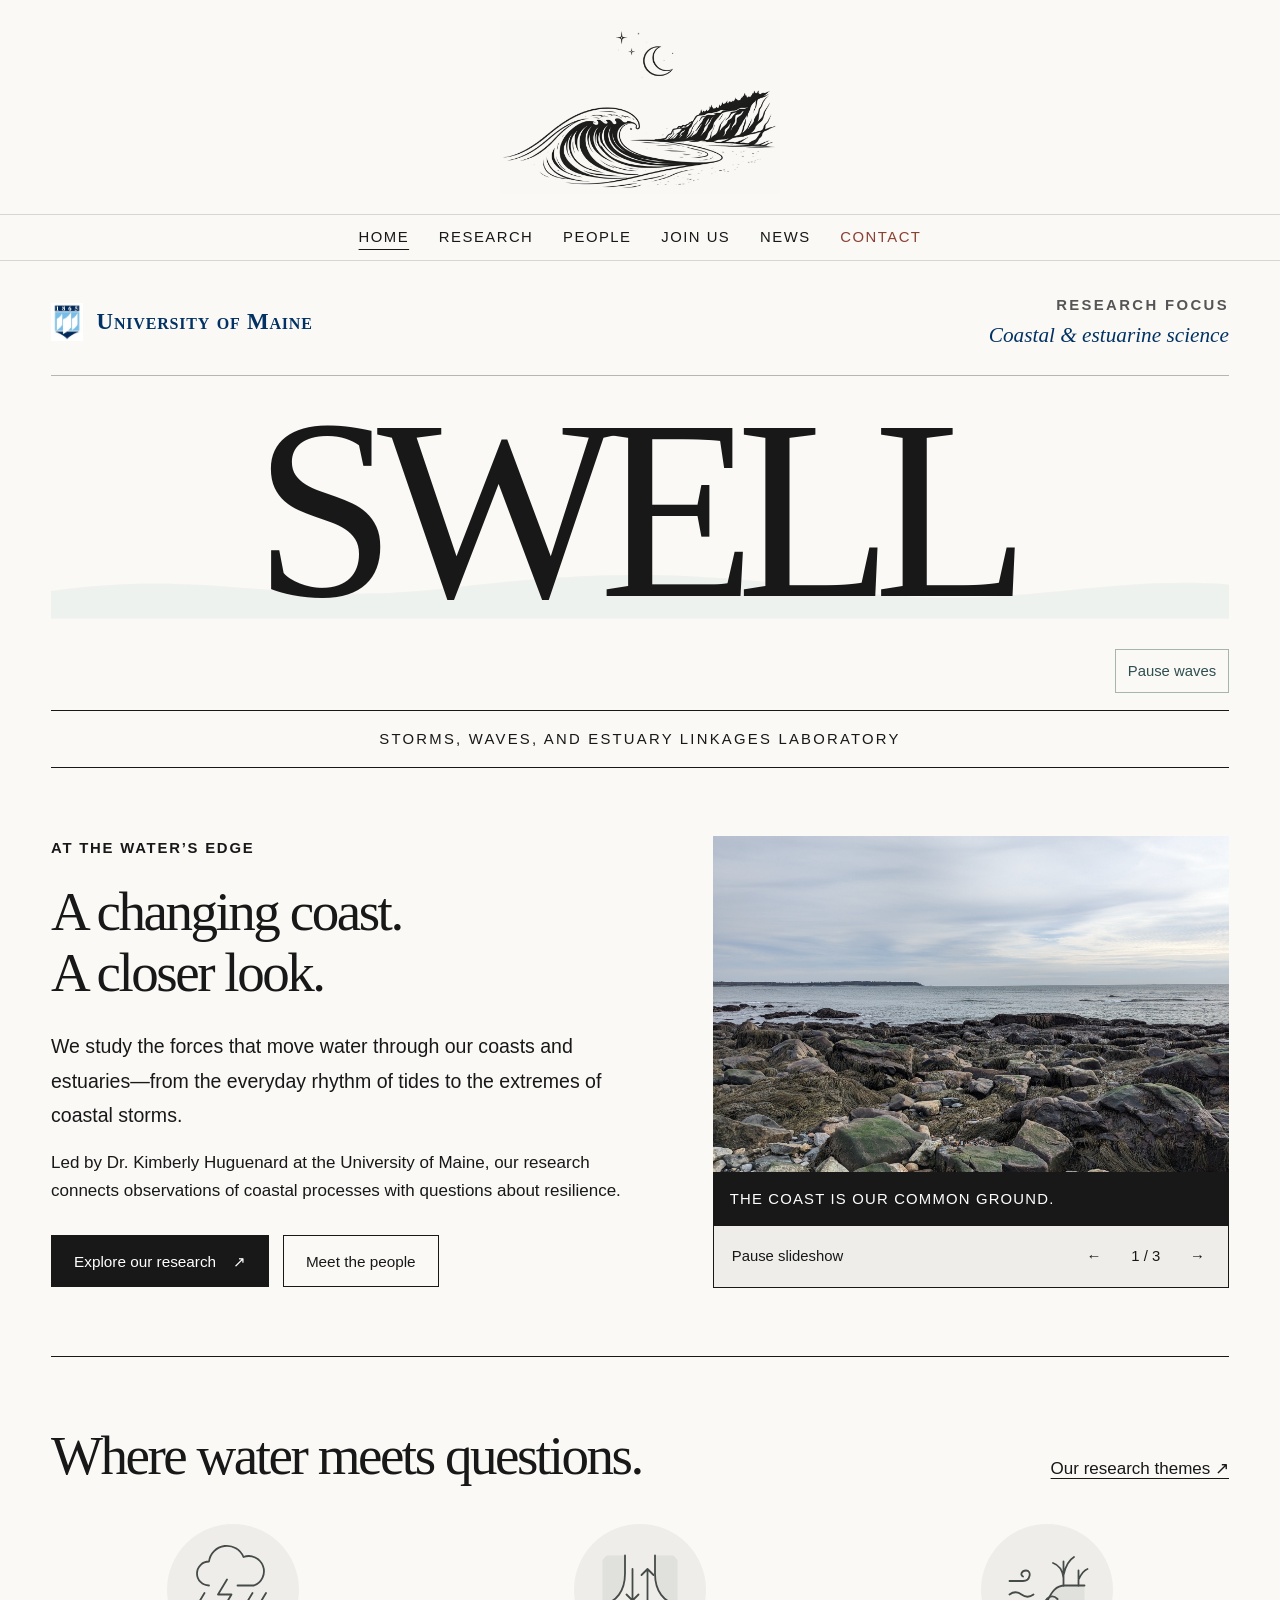
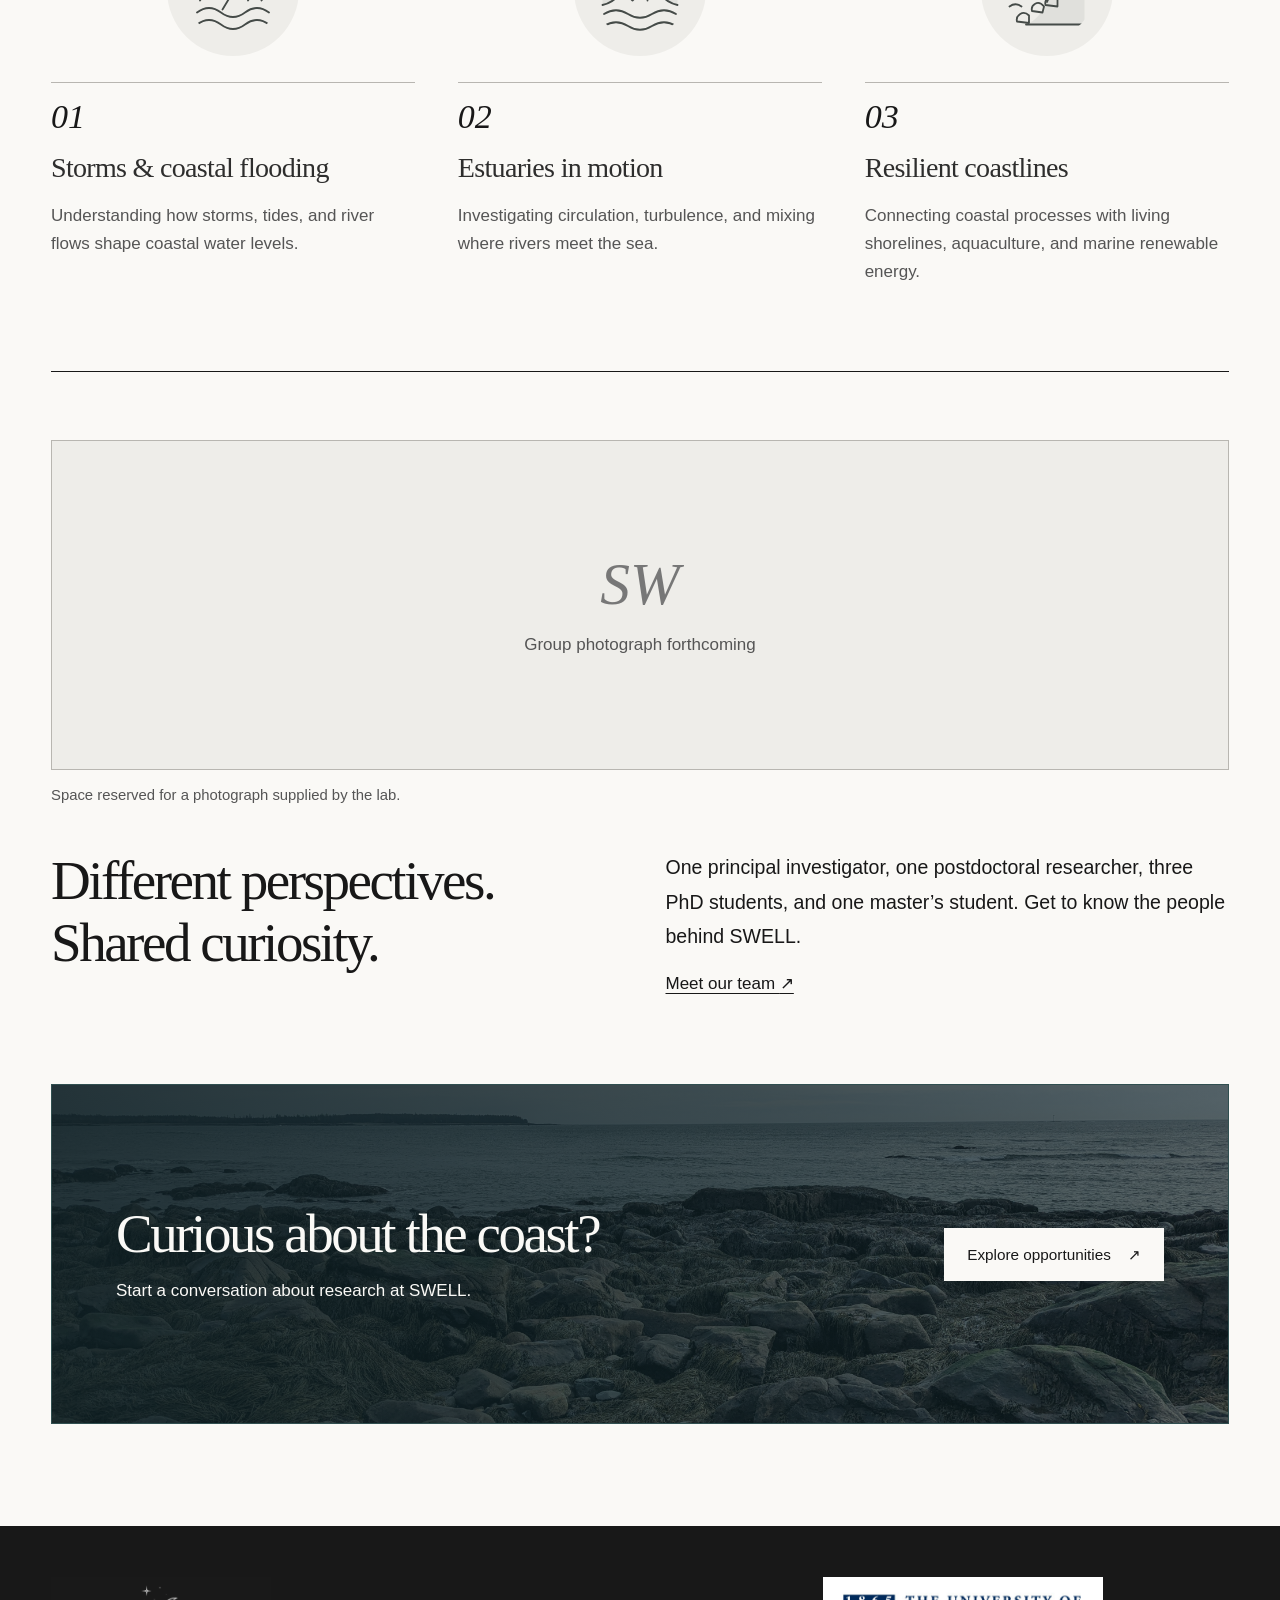
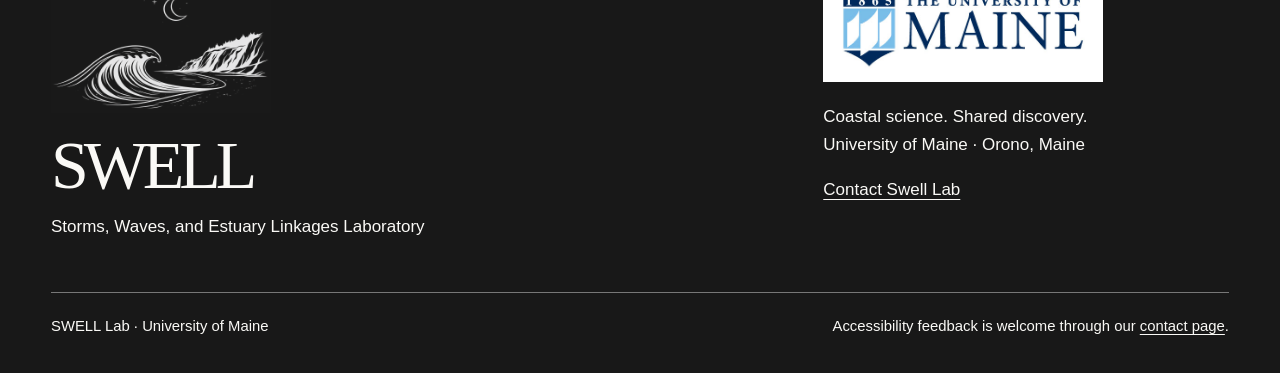
==== docs/index.html @ 8139de0f "Build website into docs for GitHub Pages" ====
<!DOCTYPE html>
<html xmlns="http://www.w3.org/1999/xhtml" lang="en" xml:lang="en"><head>

<meta charset="utf-8">
<meta name="generator" content="quarto-1.10.18">

<meta name="viewport" content="width=device-width, initial-scale=1.0, user-scalable=yes">

<meta name="description" content="Meet SWELL Lab: coastal and estuarine research led by Dr.&nbsp;Kimberly Huguenard at the University of Maine.">

<title>Coastal science at the University of Maine – SWELL Lab</title>
<style>
/* Default styles provided by pandoc.
** See https://pandoc.org/MANUAL.html#variables-for-html for config info.
*/
span.smallcaps{font-variant: small-caps;}
div.columns{display: flex; gap: 1.5em;}
div.column{flex: auto;}
@media screen {
div.columns{gap: min(4vw, 1.5em);}
div.column{overflow-x: auto;}
}
div.hanging-indent{margin-left: 1.5em; text-indent: -1.5em;}
ul.task-list{list-style: none;}
ul.task-list li input[type="checkbox"] {
  width: 0.8em;
  margin: 0 0.8em 0.2em -1em; /* quarto-specific, see https://github.com/quarto-dev/quarto-cli/issues/4556 */ 
  vertical-align: middle;
}
</style>


<script src="site_libs/quarto-nav/quarto-nav.js"></script>
<script src="site_libs/clipboard/clipboard.min.js"></script>
<script src="site_libs/quarto-html/quarto.js" type="module"></script>
<script src="site_libs/quarto-html/tabsets/tabsets.js" type="module"></script>
<script src="site_libs/quarto-html/popper.min.js"></script>
<script src="site_libs/quarto-html/tippy.umd.min.js"></script>
<link href="site_libs/quarto-html/tippy.css" rel="stylesheet">
<link href="site_libs/quarto-html/quarto-syntax-highlighting-64a204ab8560d761af7679ceaba22944.css" rel="stylesheet" id="quarto-text-highlighting-styles">
<script src="site_libs/bootstrap/bootstrap.min.js"></script>
<link href="site_libs/bootstrap/bootstrap-icons.css" rel="stylesheet">
<link href="site_libs/bootstrap/bootstrap-791b1b3ad2fe48a009efdbf6ec69bb7e.min.css" rel="stylesheet" append-hash="true" id="quarto-bootstrap" data-mode="light">
<script id="quarto-search-options" type="application/json">{
  "language": {
    "search-no-results-text": "No results",
    "search-matching-documents-text": "matching documents",
    "search-copy-link-title": "Copy link to search",
    "search-hide-matches-text": "Hide additional matches",
    "search-more-match-text": "more match in this document",
    "search-more-matches-text": "more matches in this document",
    "search-clear-button-title": "Clear",
    "search-text-placeholder": "",
    "search-detached-cancel-button-title": "Cancel",
    "search-submit-button-title": "Submit",
    "search-label": "Search"
  }
}</script>


<link rel="stylesheet" href="swell.css">
</head>

<body class="quarto-light">

<div id="quarto-search-results"></div>
<!-- content -->
<div id="quarto-content" class="quarto-container page-columns page-rows-contents page-layout-full">
<!-- sidebar -->
<!-- margin-sidebar -->
    
<!-- main -->
<main class="content column-page" id="quarto-document-content">
<a class="skip-link" href="#quarto-document-content">Skip to main content</a>
<header class="site-header">
  <div class="shell header-inner">
    <a class="brand" href="index.html" aria-label="SWELL Lab home"><img class="brand-wave" src="images/logo_final.png" alt=""></a>
    <nav class="site-nav" aria-label="Main navigation">
      <a href="index.html"><span>Home</span></a>
      <a href="research.html"><span>Research</span></a>
      <a href="people.html"><span>People</span></a>
      <a href="positions.html"><span>Join Us</span></a>
      <a href="news.html"><span>News</span></a>
      <a class="nav-contact" href="contact.html"><span>Contact</span></a>
    </nav>
  </div>
</header>

<!-- Keep Quarto's title container so it does not relocate our editorial h1. -->
<header id="title-block-header" class="quarto-title-block" hidden=""></header>


<div class="shell">

<section class="cover" aria-labelledby="cover-title">
  <div class="cover-meta">
    <span class="cover-university"><img src="images/UMaine_logo_small.jpg" alt="" width="146" height="175"><span>University of Maine</span></span>
    <span class="cover-focus"><span class="cover-focus-label">Research focus</span><span class="cover-focus-title">Coastal &amp; estuarine science</span></span>
  </div>
  <div class="masthead-scene">
    <svg class="masthead-wave" viewbox="0 0 1320 300" preserveaspectratio="none" aria-hidden="true" focusable="false">
      <defs>
        <lineargradient id="wave-water" x1="0" y1="0" x2="0" y2="1">
          <stop offset="0" stop-color="#829892"></stop>
          <stop offset="1" stop-color="#e0e8e4" stop-opacity="0"></stop>
        </lineargradient>
      </defs>
      <path class="wave-wash" d="M0 262 C180 230 260 285 445 258 S720 236 900 263 S1170 240 1320 253 L1320 300 H0Z" fill="#e0e8e4"></path>
      <g class="wave-surge">
        <path d="M-300 300 V267 C-50 273 150 257 295 212 C440 170 454 69 562 38 C641 15 733 38 759 94 C780 140 748 184 705 187 C735 162 735 126 708 106 C674 80 623 99 616 141 C602 230 768 252 936 245 C1090 239 1210 254 1430 273 V340 H-300Z" fill="url(#wave-water)"></path>
        <g fill="none" stroke="#faf9f6" stroke-linecap="round">
          <path d="M170 263 C365 240 439 164 495 98 C552 30 678 23 730 82 C759 114 754 150 723 169" stroke-width="5"></path>
          <path d="M281 270 C440 233 494 184 530 135 C557 98 586 79 620 74 M390 277 C483 250 548 207 565 164" stroke-width="2"></path>
          <path d="M558 45 Q596 27 626 35 M644 37 Q684 39 706 58 M722 70 L734 86" stroke-width="9"></path>
        </g>
      </g>
      <g class="wave-foam" fill="#b8cbc4">
        <path d="M425 272 Q456 240 488 261 Q514 220 547 252 Q577 229 606 263 Q640 229 677 260 Q708 247 733 270 Q785 246 829 277 Q965 269 1080 288 Q792 310 425 292Z"></path>
        <circle cx="527" cy="213" r="5"></circle><circle cx="559" cy="191" r="3"></circle><circle cx="613" cy="220" r="6"></circle><circle cx="673" cy="205" r="4"></circle><circle cx="713" cy="236" r="3"></circle>
        <path d="M466 280 Q541 261 600 281 T752 281 T926 288" fill="none" stroke="#faf9f6" stroke-width="4" stroke-linecap="round"></path>
      </g>
    </svg>
    <h1 class="masthead" id="cover-title">SWELL</h1>
  </div>
  <div class="wave-controls"><button class="wave-toggle" type="button" hidden="">Pause waves</button></div>
  <p class="cover-subtitle">Storms, Waves, and Estuary Linkages Laboratory</p>
  <div class="intro-grid">
    <div><p class="eyebrow">At the water’s edge</p><h2>A changing coast.<br>A closer look.</h2><p class="lead">We study the forces that move water through our coasts and estuaries—from the everyday rhythm of tides to the extremes of coastal storms.</p><p>Led by Dr. Kimberly Huguenard at the University of Maine, our research connects observations of coastal processes with questions about resilience.</p><div class="actions"><a class="button" href="research.html">Explore our research <span aria-hidden="true">↗</span></a><a class="button secondary" href="people.html">Meet the people</a></div></div>
    <section class="landscape-carousel" aria-roledescription="carousel" aria-label="Coastal landscapes">
      <div class="landscape-window">
        <div class="landscape-track" aria-live="off">
          <div class="landscape-slide" role="group" aria-roledescription="slide" aria-label="1 of 3"><img src="images/landscape/PXL_20221231_163200021.jpg" alt="Seaweed-covered rocks along an open coastline beneath an overcast sky." width="4080" height="3072" decoding="async"></div>
          <div class="landscape-slide" role="group" aria-roledescription="slide" aria-label="2 of 3" aria-hidden="true"><img src="images/landscape/PXL_20221231_165129265.jpg" alt="A sheltered inlet reflecting evergreen trees, with exposed tidal flats in the foreground." width="4080" height="3072" decoding="async" loading="lazy"></div>
          <div class="landscape-slide" role="group" aria-roledescription="slide" aria-label="3 of 3" aria-hidden="true"><img src="images/landscape/PXL_20221231_171533187.jpg" alt="Evergreen trees beside a rocky shoreline and calm coastal water." width="4080" height="3072" decoding="async" loading="lazy"></div>
        </div>
        <p class="landscape-caption">The coast is our common ground.</p>
      </div>
      <div class="landscape-controls" hidden="">
        <button class="slide-playback" type="button">Pause slideshow</button>
        <div class="slide-navigation"><button class="slide-previous" type="button" aria-label="Previous photograph">←</button><span class="slide-count" aria-live="off">1 / 3</span><button class="slide-next" type="button" aria-label="Next photograph">→</button></div>
      </div>
    </section>
  </div>
</section>
<section class="section" aria-labelledby="research-heading">
  <div class="section-heading"><h2 id="research-heading">Where water meets questions.</h2><a href="research.html">Our research themes <span aria-hidden="true">↗</span></a></div>
  <div class="research-grid">
    <article class="research-card">
      <div class="research-card-mark"><span class="number" aria-hidden="true">01</span>
        <svg class="research-icon" viewbox="0 0 64 64" aria-hidden="true" focusable="false">
          <path class="research-icon-wash" d="M8 44 Q16 38 24 44 T40 44 T56 44 V55 H8Z"></path>
          <path d="M16 29a8 8 0 0 1 0-16 12 12 0 0 1 23-3 9 9 0 1 1 7 19H35"></path>
          <path d="m28 25-6 10h9l-6 10 M13 34l-3 5 M45 34l-3 5 M54 34l-3 5"></path>
          <path d="M8 47q8-6 16 0t16 0 16 0 M8 55q8-6 16 0t16 0 16 0"></path>
        </svg>
      </div>
      <h3>Storms &amp; coastal flooding</h3><p>Understanding how storms, tides, and river flows shape coastal water levels.</p>
    </article>
    <article class="research-card">
      <div class="research-card-mark"><span class="number" aria-hidden="true">02</span>
        <svg class="research-icon" viewbox="0 0 64 64" aria-hidden="true" focusable="false">
          <path d="M7 9h15v12c0 12-6 19-15 21Z M57 9H42v12c0 12 6 19 15 21Z" fill="currentColor" fill-opacity=".08" stroke="none"></path>
          <path d="M22 9v12c0 12-6 19-15 21 M42 9v12c0 12 6 19 15 21"></path>
          <path d="M27 18v21m-4-4 4 4 4-4 M37 39V18m-4 4 4-4 4 4"></path>
          <path d="M8 48q8-5 16 0t16 0 16 0 M8 56q8-5 16 0t16 0 16 0"></path>
        </svg>
      </div>
      <h3>Estuaries in motion</h3><p>Investigating circulation, turbulence, and mixing where rivers meet the sea.</p>
    </article>
    <article class="research-card">
      <div class="research-card-mark"><span class="number" aria-hidden="true">03</span>
        <svg class="research-icon" viewbox="0 0 64 64" aria-hidden="true" focusable="false">
          <path d="M57 29H44c-6 0-9 4-12 11s-8 13-14 15h39Z" fill="currentColor" fill-opacity=".08" stroke="none"></path>
          <path d="M57 29H44c-6 0-9 4-12 11 M18 55h39"></path>
          <path d="M43 29V13 M43 24q-1-8-7-10 M43 22q2-9 7-12 M53 29V19m0 6q3-6 6-7"></path>
          <path d="M30 43c-4-5-9-1-8 3l7 1 1-4Z M39 38c-4-4-9 0-8 4l8 1Z M20 49c-4-4-9 0-8 4l8 1Z"></path>
          <path d="M7 26h9c5 0 6-7 2-7-3 0-4 3-2 4 M7 35q4-3 8 0t8 0 M7 43q4-3 8 0"></path>
        </svg>
      </div>
      <h3>Resilient coastlines</h3><p>Connecting coastal processes with living shorelines, aquaculture, and marine renewable energy.</p>
    </article>
  </div>
</section>
<section class="section" aria-labelledby="people-heading">

  <figure class="figure"><div class="photo-placeholder group-placeholder"><span class="placeholder-mark" aria-hidden="true">SW</span><span>Group photograph forthcoming</span></div><figcaption>Space reserved for a photograph supplied by the lab.</figcaption></figure>
  <div class="team-intro"><h2 id="people-heading">Different perspectives.<br>Shared curiosity.</h2><div><p class="lead">One principal investigator, one postdoctoral researcher, three PhD students, and one master’s student. Get to know the people behind SWELL.</p><a href="people.html">Meet our team <span aria-hidden="true">↗</span></a></div></div>
</section>
<section class="section join-strip" aria-labelledby="join-heading"><div><h2 id="join-heading">Curious about the coast?</h2><p>Start a conversation about research at SWELL.</p></div><a class="button" href="positions.html">Explore opportunities <span aria-hidden="true">↗</span></a></section>

</div>



</main> <!-- /main -->
<footer class="site-footer">
  <div class="shell">
    <div class="footer-top">
      <div><img class="footer-logo" src="images/logo_final.png" alt="SWELL Lab wave, coast, and moon logo" width="1020" height="632" loading="lazy" decoding="async"><p class="footer-wordmark" aria-hidden="true">SWELL</p><p>Storms, Waves, and Estuary Linkages Laboratory</p></div>
      <div class="footer-affiliation"><a class="university-logo" href="https://umaine.edu/"><img src="images/UMaine_fullcrest_logo4c.jpg" alt="The University of Maine" width="550" height="175" loading="lazy" decoding="async"></a><p>Coastal science. Shared discovery.<br>University of Maine · Orono, Maine</p><a href="contact.html">Contact Swell Lab</a></div>
    </div>
    <div class="footer-bottom"><p>SWELL Lab · University of Maine</p><p>Accessibility feedback is welcome through our <a href="contact.html#accessibility-feedback">contact page</a>.</p></div>
  </div>
</footer>
<script src="site.js" defer=""></script>
<script id="quarto-html-after-body" type="application/javascript">
  window.document.addEventListener("DOMContentLoaded", function (event) {
    const isCodeAnnotation = (el) => {
      for (const clz of el.classList) {
        if (clz.startsWith('code-annotation-')) {                     
          return true;
        }
      }
      return false;
    }
    const onCopySuccess = function(e) {
      // button target
      const button = e.trigger;
      // don't keep focus
      button.blur();
      // flash "checked"
      button.classList.add('code-copy-button-checked');
      var currentTitle = button.getAttribute("title");
      button.setAttribute("title", "Copied!");
      let tooltip;
      if (window.bootstrap) {
        button.setAttribute("data-bs-toggle", "tooltip");
        button.setAttribute("data-bs-placement", "left");
        button.setAttribute("data-bs-title", "Copied!");
        tooltip = new bootstrap.Tooltip(button, 
          { trigger: "manual", 
            customClass: "code-copy-button-tooltip",
            offset: [0, -8]});
        tooltip.show();    
      }
      setTimeout(function() {
        if (tooltip) {
          tooltip.hide();
          button.removeAttribute("data-bs-title");
          button.removeAttribute("data-bs-toggle");
          button.removeAttribute("data-bs-placement");
        }
        button.setAttribute("title", currentTitle);
        button.classList.remove('code-copy-button-checked');
      }, 1000);
      // clear code selection
      e.clearSelection();
    }
    const getTextToCopy = function(trigger) {
      const outerScaffold = trigger.parentElement.cloneNode(true);
      const codeEl = outerScaffold.querySelector('code');
      for (const childEl of codeEl.children) {
        if (isCodeAnnotation(childEl)) {
          childEl.remove();
        }
      }
      return codeEl.innerText;
    }
    const clipboard = new window.ClipboardJS('.code-copy-button:not([data-in-quarto-modal])', {
      text: getTextToCopy
    });
    clipboard.on('success', onCopySuccess);
    if (window.document.getElementById('quarto-embedded-source-code-modal')) {
      const clipboardModal = new window.ClipboardJS('.code-copy-button[data-in-quarto-modal]', {
        text: getTextToCopy,
        container: window.document.getElementById('quarto-embedded-source-code-modal')
      });
      clipboardModal.on('success', onCopySuccess);
    }
      var localhostRegex = new RegExp(/^(?:http|https):\/\/localhost\:?[0-9]*\//);
      var mailtoRegex = new RegExp(/^mailto:/);
        var filterRegex = new RegExp('/' + window.location.host + '/');
      var isInternal = (href) => {
          return filterRegex.test(href) || localhostRegex.test(href) || mailtoRegex.test(href);
      }
      // Inspect non-navigation links and adorn them if external
     var links = window.document.querySelectorAll('a[href]:not(.nav-link):not(.navbar-brand):not(.toc-action):not(.sidebar-link):not(.sidebar-item-toggle):not(.pagination-link):not(.no-external):not([aria-hidden]):not(.dropdown-item):not(.quarto-navigation-tool):not(.about-link)');
      for (var i=0; i<links.length; i++) {
        const link = links[i];
        if (!isInternal(link.href)) {
          // undo the damage that might have been done by quarto-nav.js in the case of
          // links that we want to consider external
          if (link.dataset.originalHref !== undefined) {
            link.href = link.dataset.originalHref;
          }
        }
      }
    function tippyHover(el, contentFn, onTriggerFn, onUntriggerFn) {
      const config = {
        allowHTML: true,
        maxWidth: 500,
        delay: 100,
        arrow: false,
        appendTo: function(el) {
            return el.parentElement;
        },
        interactive: true,
        interactiveBorder: 10,
        theme: 'quarto',
        placement: 'bottom-start',
      };
      if (contentFn) {
        config.content = contentFn;
      }
      if (onTriggerFn) {
        config.onTrigger = onTriggerFn;
      }
      if (onUntriggerFn) {
        config.onUntrigger = onUntriggerFn;
      }
      window.tippy(el, config); 
    }
    const noterefs = window.document.querySelectorAll('a[role="doc-noteref"]');
    for (var i=0; i<noterefs.length; i++) {
      const ref = noterefs[i];
      tippyHover(ref, function() {
        // use id or data attribute instead here
        let href = ref.getAttribute('data-footnote-href') || ref.getAttribute('href');
        try { href = new URL(href).hash; } catch {}
        const id = href.replace(/^#\/?/, "");
        const note = window.document.getElementById(id);
        if (note) {
          return note.innerHTML;
        } else {
          return "";
        }
      });
    }
    const xrefs = window.document.querySelectorAll('a.quarto-xref');
    const processXRef = (id, note) => {
      // Strip column container classes
      const stripColumnClz = (el) => {
        el.classList.remove("page-full", "page-columns");
        if (el.children) {
          for (const child of el.children) {
            stripColumnClz(child);
          }
        }
      }
      stripColumnClz(note)
      if (id === null || id.startsWith('sec-')) {
        // Special case sections, only their first couple elements
        const container = document.createElement("div");
        if (note.children && note.children.length > 2) {
          container.appendChild(note.children[0].cloneNode(true));
          for (let i = 1; i < note.children.length; i++) {
            const child = note.children[i];
            if (child.tagName === "P" && child.innerText === "") {
              continue;
            } else {
              container.appendChild(child.cloneNode(true));
              break;
            }
          }
          if (window.Quarto?.typesetMath) {
            window.Quarto.typesetMath(container);
          }
          return container.innerHTML
        } else {
          if (window.Quarto?.typesetMath) {
            window.Quarto.typesetMath(note);
          }
          return note.innerHTML;
        }
      } else {
        // Remove any anchor links if they are present
        const anchorLink = note.querySelector('a.anchorjs-link');
        if (anchorLink) {
          anchorLink.remove();
        }
        if (window.Quarto?.typesetMath) {
          window.Quarto.typesetMath(note);
        }
        if (note.classList.contains("callout")) {
          return note.outerHTML;
        } else {
          return note.innerHTML;
        }
      }
    }
    for (var i=0; i<xrefs.length; i++) {
      const xref = xrefs[i];
      tippyHover(xref, undefined, function(instance) {
        instance.disable();
        let url = xref.getAttribute('href');
        let hash = undefined; 
        if (url.startsWith('#')) {
          hash = url;
        } else {
          try { hash = new URL(url).hash; } catch {}
        }
        if (hash) {
          const id = hash.replace(/^#\/?/, "");
          const note = window.document.getElementById(id);
          if (note !== null) {
            try {
              const html = processXRef(id, note.cloneNode(true));
              instance.setContent(html);
            } finally {
              instance.enable();
              instance.show();
            }
          } else {
            // See if we can fetch this
            fetch(url.split('#')[0])
            .then(res => res.text())
            .then(html => {
              const parser = new DOMParser();
              const htmlDoc = parser.parseFromString(html, "text/html");
              const note = htmlDoc.getElementById(id);
              if (note !== null) {
                const html = processXRef(id, note);
                instance.setContent(html);
              } 
            }).finally(() => {
              instance.enable();
              instance.show();
            });
          }
        } else {
          // See if we can fetch a full url (with no hash to target)
          // This is a special case and we should probably do some content thinning / targeting
          fetch(url)
          .then(res => res.text())
          .then(html => {
            const parser = new DOMParser();
            const htmlDoc = parser.parseFromString(html, "text/html");
            const note = htmlDoc.querySelector('main.content');
            if (note !== null) {
              // This should only happen for chapter cross references
              // (since there is no id in the URL)
              // remove the first header
              if (note.children.length > 0 && note.children[0].tagName === "HEADER") {
                note.children[0].remove();
              }
              const html = processXRef(null, note);
              instance.setContent(html);
            } 
          }).finally(() => {
            instance.enable();
            instance.show();
          });
        }
      }, function(instance) {
      });
    }
        let selectedAnnoteEl;
        const selectorForAnnotation = ( cell, annotation) => {
          let cellAttr = 'data-code-cell="' + cell + '"';
          let lineAttr = 'data-code-annotation="' +  annotation + '"';
          const selector = 'span[' + cellAttr + '][' + lineAttr + ']';
          return selector;
        }
        const selectCodeLines = (annoteEl) => {
          const doc = window.document;
          const targetCell = annoteEl.getAttribute("data-target-cell");
          const targetAnnotation = annoteEl.getAttribute("data-target-annotation");
          const annoteSpan = window.document.querySelector(selectorForAnnotation(targetCell, targetAnnotation));
          const lines = annoteSpan.getAttribute("data-code-lines").split(",");
          const lineIds = lines.map((line) => {
            return targetCell + "-" + line;
          })
          let top = null;
          let height = null;
          let parent = null;
          if (lineIds.length > 0) {
              //compute the position of the single el (top and bottom and make a div)
              const el = window.document.getElementById(lineIds[0]);
              top = el.offsetTop;
              height = el.offsetHeight;
              parent = el.parentElement.parentElement;
            if (lineIds.length > 1) {
              const lastEl = window.document.getElementById(lineIds[lineIds.length - 1]);
              const bottom = lastEl.offsetTop + lastEl.offsetHeight;
              height = bottom - top;
            }
            if (top !== null && height !== null && parent !== null) {
              // cook up a div (if necessary) and position it 
              let div = window.document.getElementById("code-annotation-line-highlight");
              if (div === null) {
                div = window.document.createElement("div");
                div.setAttribute("id", "code-annotation-line-highlight");
                div.style.position = 'absolute';
                parent.appendChild(div);
              }
              div.style.top = top - 2 + "px";
              div.style.height = height + 4 + "px";
              div.style.left = 0;
              let gutterDiv = window.document.getElementById("code-annotation-line-highlight-gutter");
              if (gutterDiv === null) {
                gutterDiv = window.document.createElement("div");
                gutterDiv.setAttribute("id", "code-annotation-line-highlight-gutter");
                gutterDiv.style.position = 'absolute';
                const codeCell = window.document.getElementById(targetCell);
                const gutter = codeCell.querySelector('.code-annotation-gutter');
                gutter.appendChild(gutterDiv);
              }
              gutterDiv.style.top = top - 2 + "px";
              gutterDiv.style.height = height + 4 + "px";
            }
            selectedAnnoteEl = annoteEl;
          }
        };
        const unselectCodeLines = () => {
          const elementsIds = ["code-annotation-line-highlight", "code-annotation-line-highlight-gutter"];
          elementsIds.forEach((elId) => {
            const div = window.document.getElementById(elId);
            if (div) {
              div.remove();
            }
          });
          selectedAnnoteEl = undefined;
        };
          // Handle positioning of the toggle
      window.addEventListener(
        "resize",
        throttle(() => {
          elRect = undefined;
          if (selectedAnnoteEl) {
            selectCodeLines(selectedAnnoteEl);
          }
        }, 10)
      );
      function throttle(fn, ms) {
      let throttle = false;
      let timer;
        return (...args) => {
          if(!throttle) { // first call gets through
              fn.apply(this, args);
              throttle = true;
          } else { // all the others get throttled
              if(timer) clearTimeout(timer); // cancel #2
              timer = setTimeout(() => {
                fn.apply(this, args);
                timer = throttle = false;
              }, ms);
          }
        };
      }
        // Attach click handler to the DT
        const annoteDls = window.document.querySelectorAll('dt[data-target-cell]');
        for (const annoteDlNode of annoteDls) {
          annoteDlNode.addEventListener('click', (event) => {
            const clickedEl = event.target;
            if (clickedEl !== selectedAnnoteEl) {
              unselectCodeLines();
              const activeEl = window.document.querySelector('dt[data-target-cell].code-annotation-active');
              if (activeEl) {
                activeEl.classList.remove('code-annotation-active');
              }
              selectCodeLines(clickedEl);
              clickedEl.classList.add('code-annotation-active');
            } else {
              // Unselect the line
              unselectCodeLines();
              clickedEl.classList.remove('code-annotation-active');
            }
          });
        }
    const findCites = (el) => {
      const parentEl = el.parentElement;
      if (parentEl) {
        const cites = parentEl.dataset.cites;
        if (cites) {
          return {
            el,
            cites: cites.split(' ')
          };
        } else {
          return findCites(el.parentElement)
        }
      } else {
        return undefined;
      }
    };
    var bibliorefs = window.document.querySelectorAll('a[role="doc-biblioref"]');
    for (var i=0; i<bibliorefs.length; i++) {
      const ref = bibliorefs[i];
      const citeInfo = findCites(ref);
      if (citeInfo) {
        tippyHover(citeInfo.el, function() {
          var popup = window.document.createElement('div');
          citeInfo.cites.forEach(function(cite) {
            var citeDiv = window.document.createElement('div');
            citeDiv.classList.add('hanging-indent');
            citeDiv.classList.add('csl-entry');
            var biblioDiv = window.document.getElementById('ref-' + cite);
            if (biblioDiv) {
              citeDiv.innerHTML = biblioDiv.innerHTML;
            }
            popup.appendChild(citeDiv);
          });
          return popup.innerHTML;
        });
      }
    }
  });
  </script>
</div> <!-- /content -->




</body></html>
---- docs/site_libs/quarto-html/tippy.css ----
.tippy-box[data-animation=fade][data-state=hidden]{opacity:0}[data-tippy-root]{max-width:calc(100vw - 10px)}.tippy-box{position:relative;background-color:#333;color:#fff;border-radius:4px;font-size:14px;line-height:1.4;white-space:normal;outline:0;transition-property:transform,visibility,opacity}.tippy-box[data-placement^=top]>.tippy-arrow{bottom:0}.tippy-box[data-placement^=top]>.tippy-arrow:before{bottom:-7px;left:0;border-width:8px 8px 0;border-top-color:initial;transform-origin:center top}.tippy-box[data-placement^=bottom]>.tippy-arrow{top:0}.tippy-box[data-placement^=bottom]>.tippy-arrow:before{top:-7px;left:0;border-width:0 8px 8px;border-bottom-color:initial;transform-origin:center bottom}.tippy-box[data-placement^=left]>.tippy-arrow{right:0}.tippy-box[data-placement^=left]>.tippy-arrow:before{border-width:8px 0 8px 8px;border-left-color:initial;right:-7px;transform-origin:center left}.tippy-box[data-placement^=right]>.tippy-arrow{left:0}.tippy-box[data-placement^=right]>.tippy-arrow:before{left:-7px;border-width:8px 8px 8px 0;border-right-color:initial;transform-origin:center right}.tippy-box[data-inertia][data-state=visible]{transition-timing-function:cubic-bezier(.54,1.5,.38,1.11)}.tippy-arrow{width:16px;height:16px;color:#333}.tippy-arrow:before{content:"";position:absolute;border-color:transparent;border-style:solid}.tippy-content{position:relative;padding:5px 9px;z-index:1}
---- docs/site_libs/quarto-html/quarto-syntax-highlighting-64a204ab8560d761af7679ceaba22944.css ----
/* quarto syntax highlight colors */
:root {
  --quarto-hl-ot-color: #003B4F;
  --quarto-hl-at-color: #657422;
  --quarto-hl-ss-color: #20794D;
  --quarto-hl-an-color: #5E5E5E;
  --quarto-hl-fu-color: #4758AB;
  --quarto-hl-st-color: #20794D;
  --quarto-hl-cf-color: #003B4F;
  --quarto-hl-op-color: #5E5E5E;
  --quarto-hl-er-color: #AD0000;
  --quarto-hl-bn-color: #AD0000;
  --quarto-hl-al-color: #AD0000;
  --quarto-hl-va-color: #111111;
  --quarto-hl-bu-color: inherit;
  --quarto-hl-ex-color: inherit;
  --quarto-hl-pp-color: #AD0000;
  --quarto-hl-in-color: #5E5E5E;
  --quarto-hl-vs-color: #20794D;
  --quarto-hl-wa-color: #5E5E5E;
  --quarto-hl-do-color: #5E5E5E;
  --quarto-hl-im-color: #00769E;
  --quarto-hl-ch-color: #20794D;
  --quarto-hl-dt-color: #AD0000;
  --quarto-hl-fl-color: #AD0000;
  --quarto-hl-co-color: #5E5E5E;
  --quarto-hl-cv-color: #5E5E5E;
  --quarto-hl-cn-color: #8f5902;
  --quarto-hl-sc-color: #5E5E5E;
  --quarto-hl-dv-color: #AD0000;
  --quarto-hl-kw-color: #003B4F;
}

/* other quarto variables */
:root {
  --quarto-font-monospace: SFMono-Regular, Menlo, Monaco, Consolas, "Liberation Mono", "Courier New", monospace;
}

/* syntax highlight based on Pandoc's rules */
pre > code.sourceCode > span {
  color: #003B4F;
}

code.sourceCode > span {
  color: #003B4F;
}

div.sourceCode,
div.sourceCode pre.sourceCode {
  color: #003B4F;
}

/* Normal */
code span {
  color: #003B4F;
}

/* Alert */
code span.al {
  color: #AD0000;
  font-style: inherit;
}

/* Annotation */
code span.an {
  color: #5E5E5E;
  font-style: inherit;
}

/* Attribute */
code span.at {
  color: #657422;
  font-style: inherit;
}

/* BaseN */
code span.bn {
  color: #AD0000;
  font-style: inherit;
}

/* BuiltIn */
code span.bu {
  font-style: inherit;
}

/* ControlFlow */
code span.cf {
  color: #003B4F;
  font-weight: bold;
  font-style: inherit;
}

/* Char */
code span.ch {
  color: #20794D;
  font-style: inherit;
}

/* Constant */
code span.cn {
  color: #8f5902;
  font-style: inherit;
}

/* Comment */
code span.co {
  color: #5E5E5E;
  font-style: inherit;
}

/* CommentVar */
code span.cv {
  color: #5E5E5E;
  font-style: italic;
}

/* Documentation */
code span.do {
  color: #5E5E5E;
  font-style: italic;
}

/* DataType */
code span.dt {
  color: #AD0000;
  font-style: inherit;
}

/* DecVal */
code span.dv {
  color: #AD0000;
  font-style: inherit;
}

/* Error */
code span.er {
  color: #AD0000;
  font-style: inherit;
}

/* Extension */
code span.ex {
  font-style: inherit;
}

/* Float */
code span.fl {
  color: #AD0000;
  font-style: inherit;
}

/* Function */
code span.fu {
  color: #4758AB;
  font-style: inherit;
}

/* Import */
code span.im {
  color: #00769E;
  font-style: inherit;
}

/* Information */
code span.in {
  color: #5E5E5E;
  font-style: inherit;
}

/* Keyword */
code span.kw {
  color: #003B4F;
  font-weight: bold;
  font-style: inherit;
}

/* Operator */
code span.op {
  color: #5E5E5E;
  font-style: inherit;
}

/* Other */
code span.ot {
  color: #003B4F;
  font-style: inherit;
}

/* Preprocessor */
code span.pp {
  color: #AD0000;
  font-style: inherit;
}

/* SpecialChar */
code span.sc {
  color: #5E5E5E;
  font-style: inherit;
}

/* SpecialString */
code span.ss {
  color: #20794D;
  font-style: inherit;
}

/* String */
code span.st {
  color: #20794D;
  font-style: inherit;
}

/* Variable */
code span.va {
  color: #111111;
  font-style: inherit;
}

/* VerbatimString */
code span.vs {
  color: #20794D;
  font-style: inherit;
}

/* Warning */
code span.wa {
  color: #5E5E5E;
  font-style: italic;
}

.prevent-inlining {
  content: "</";
}

/*# sourceMappingURL=9d8d5bb603a83b8298b89080a598c93b.css.map */
---- docs/swell.css ----
/* Keep small text at least 14px while honoring larger browser text preferences. */
:root { --font-size-min: max(14px, .875rem); --paper: #faf9f6; --ink: #181818; --muted: #555; --line: #b8b6b1; --wash: #eeede9; }
* { box-sizing: border-box; }
html { scroll-padding-top: 1rem; }
body { margin: 0; background: var(--paper); color: var(--ink); }
body, input, textarea, button { font-family: Arial, Helvetica, sans-serif; }
a { color: inherit; text-underline-offset: .22em; text-decoration-thickness: 1px; }
a:hover { text-decoration-thickness: 2px; }
:focus-visible { outline: 3px solid var(--ink); outline-offset: 5px; }
::selection { color: white; background: var(--ink); }
img { max-width: 100%; height: auto; }
[hidden] { display: none !important; }
#quarto-content { display: block; padding: 0 !important; }
main.content { display: block !important; margin: 0 !important; padding: 0 !important; max-width: none; }
.shell.page-columns { display: block !important; }
.page-columns > * { grid-column: initial; }
.shell { width: min(100% - 6rem, 1320px); margin-inline: auto; }
.skip-link { position: absolute; left: 1rem; top: -100px; z-index: 100; background: var(--ink); color: white; padding: 1rem; }
.skip-link:focus { top: 1rem; }
.site-header { border-bottom: 1px solid #d8d6d1; }
.header-inner { display: flex; flex-direction: column; align-items: center; gap: 0; width: 100%; padding-top: 1.2rem; }
.header-inner .brand { margin-bottom: 1.2rem; }
.brand { display: inline-flex; align-items: center; gap: .5rem; flex-shrink: 0; text-decoration: none; }
.brand-wave { display: block; width: clamp(200px, 22vw, 280px); height: auto; mix-blend-mode: multiply; }
.site-nav { display: flex; align-items: stretch; justify-content: center; gap: 1.75rem; width: 100%; padding-inline: 1rem; border-top: 1px solid #d8d6d1; }
.site-nav a { display: inline-flex; align-items: center; justify-content: center; min-height: 44px; padding: .7rem 0; color: var(--ink); text-decoration: none; font-size: .875rem; font-weight: 400; letter-spacing: .1em; text-transform: uppercase; line-height: 1.4; white-space: nowrap; }
.site-nav a:hover, .site-nav a[aria-current=page] { text-decoration: underline; text-decoration-thickness: 1px; text-underline-offset: .45em; }
.site-nav a:focus-visible { outline: 2px solid var(--ink); outline-offset: -2px; }
.site-nav a.nav-contact { color: #8b4035; }
.site-nav a.nav-contact:hover { color: #622d25; }
.eyebrow, .folio, .role { font-size: var(--font-size-min); font-weight: 600; letter-spacing: .12em; text-transform: uppercase; }
.eyebrow { margin: 0 0 1.2rem; }
.cover { padding-top: 2rem; }
.cover-meta { display: flex; align-items: center; justify-content: space-between; gap: clamp(1.5rem, 4vw, 3.5rem); margin-bottom: 1.2rem; padding-bottom: 1.5rem; border-bottom: 1px solid var(--line); }
.cover-university { display: inline-flex; align-items: center; gap: .8rem; color: #003263; font-family: 'Times New Roman', Georgia, serif; font-size: clamp(1rem, 3.8vw, 1.35rem); font-weight: 700; font-variant: small-caps; line-height: 1.2; letter-spacing: .035em; text-transform: none; }
.cover-university img { display: block; width: 32px; height: auto; flex-shrink: 0; mix-blend-mode: multiply; }
.cover-focus { display: flex; flex-direction: column; gap: .35rem; text-align: right; }
.cover-focus-label { color: var(--muted); font-size: var(--font-size-min); font-weight: 600; line-height: 1.4; letter-spacing: .16em; text-transform: uppercase; }
.cover-focus-title { color: #003263; font: italic 1.25rem/1.3 Georgia, 'Times New Roman', serif; }
.masthead { font: 400 clamp(5.5rem, 20vw, 18rem)/.85 'Times New Roman', Georgia, serif; letter-spacing: -.075em; margin: 1.5rem 0 1.8rem; padding-right: .06em; text-align: center; }
.masthead-scene { position: relative; isolation: isolate; overflow: hidden; margin: 1.5rem 0 1.8rem; }
.masthead-scene .masthead { position: relative; z-index: 1; margin: 0; }
.masthead-wave { position: absolute; inset: 0; width: 100%; height: 100%; pointer-events: none; }
.wave-surge, .wave-foam { opacity: 0; transform-box: view-box; transform-origin: 50% 100%; }
/* Linear timing avoids stopping at each stage; reset only while transparent. */
.wave-surge { animation: wave-break 7s linear infinite both; }
.wave-foam { animation: wave-foam 7s linear infinite both; }
.wave-wash { opacity: .55; animation: wave-settle 14s ease-in-out infinite both; }
.wave-controls { display: flex; justify-content: flex-end; margin-bottom: 1rem; }
.wave-toggle { min-height: 44px; padding: .3rem .7rem; background: var(--paper); color: #304f50; border: 1px solid #a6b5ad; cursor: pointer; font: var(--font-size-min) Arial, sans-serif; }
.cover.waves-paused .masthead-wave * { animation-play-state: paused; }
/* Animate only when the corresponding page control is available. */
.cover:not(.motion-enabled) .masthead-wave *,
.research-hero:not(.motion-enabled) .tidal-background *,
.people-hero:not(.motion-enabled) .adcp-background *,
.positions-hero:not(.motion-enabled) .sailing-background * { animation: none; }
@media (prefers-reduced-motion: reduce) { .wave-controls { display: none; } }
@keyframes wave-break {
  0% { opacity: 0; transform: translateX(-70%) skewX(0deg) scaleY(.35); }
  18% { opacity: .65; transform: translateX(-30%) skewX(0deg) scaleY(.65); }
  43% { opacity: .85; transform: translateX(16%) skewX(0deg) scaleY(1); }
  58% { opacity: .8; transform: translateX(25%) skewX(8deg) scaleY(.92); }
  78% { opacity: .3; transform: translateX(34%) skewX(18deg) scaleY(.22); }
  100% { opacity: 0; transform: translateX(42%) skewX(0deg) scaleY(.04); }
}
@keyframes wave-foam {
  0%, 48% { opacity: 0; transform: translateX(25%) scale(.65, .4); }
  68% { opacity: .8; transform: translateX(30%) scale(1, 1); }
  84% { opacity: .45; transform: translateX(35%) scale(1.3, .55); }
  100% { opacity: 0; transform: translateX(40%) scale(1.5, .15); }
}
@keyframes wave-settle {
  0%, 100% { opacity: .45; transform: translateY(0) scaleY(1); }
  50% { opacity: .55; transform: translateY(3%) scaleY(.97); }
}
.cover-subtitle { border-top: 1px solid var(--ink); border-bottom: 1px solid var(--ink); text-align: center; padding: .9rem 0; margin: 0; font-size: var(--font-size-min); letter-spacing: .15em; text-transform: uppercase; max-width: none; }
.intro-grid { display: grid; grid-template-columns: 1.15fr 1fr; gap: 4rem; padding-block: 4rem; align-items: center; }
h1, h2, h3 { color: var(--ink); font-family: Georgia, 'Times New Roman', serif; font-weight: 400; overflow-wrap: anywhere; }
.intro-grid > *, .contact-grid > *, .profile-feature > *, .research-grid > *, .team-intro > * { min-width: 0; }
h1 { font-size: clamp(3rem, 7vw, 6.5rem); line-height: 1.04; letter-spacing: -.055em; }
h2 { font-size: clamp(2rem, 4.3vw, 4rem); line-height: 1.12; letter-spacing: -.045em; border: 0; padding: 0; margin: 0 0 1.5rem; }
h3 { font-size: 1.65rem; line-height: 1.2; margin: 0 0 1rem; letter-spacing: -.025em; }
.lead { font-size: 1.15rem; line-height: 1.75; max-width: 58ch; }
p { max-width: 70ch; }
.muted { color: var(--muted); }
.actions { display: flex; flex-wrap: wrap; gap: .8rem; margin-top: 1.75rem; }
.button { display: inline-flex; justify-content: center; align-items: center; gap: 1rem; min-height: 48px; padding: .75rem 1.3rem; border: 1px solid var(--ink); background: var(--ink); color: white; text-decoration: none; font-size: .9rem; cursor: pointer; }
.button:hover { background: #333; color: white; }
.button.secondary { background: transparent; color: var(--ink); }
.button.secondary:hover { background: var(--wash); }
.button:disabled { background: #deddd8; color: #555; border-color: #777; cursor: not-allowed; }
.landscape-carousel { min-width: 0; background: var(--wash); }
.landscape-window { position: relative; overflow: hidden; }
.landscape-track { display: flex; transition: transform .7s ease-in-out; }
.landscape-slide { flex: 0 0 100%; min-width: 0; }
.landscape-slide img { display: block; width: 100%; height: 390px; object-fit: cover; object-position: center; }
.landscape-caption { position: absolute; bottom: 0; left: 0; right: 0; margin: 0; max-width: none; padding: .85rem 1rem; background: var(--ink); color: white; font-size: var(--font-size-min); letter-spacing: .08em; text-transform: uppercase; }
.landscape-controls { display: flex; flex-wrap: wrap; justify-content: space-between; align-items: center; gap: .5rem; padding: .5rem; border: 1px solid var(--ink); border-top: 0; }
.landscape-controls button { min-height: 44px; min-width: 44px; border: 1px solid transparent; background: transparent; color: var(--ink); padding: .5rem; font-size: .875rem; cursor: pointer; }
.landscape-controls button:hover { border-color: var(--ink); }
.landscape-controls button:focus-visible { outline-offset: 0; }
.slide-navigation { display: flex; align-items: center; gap: .25rem; }
.slide-count { font-size: var(--font-size-min); min-width: 3rem; text-align: center; }
.section { padding-block: 4rem; border-top: 1px solid var(--ink); }
.section-heading { display: flex; justify-content: space-between; align-items: baseline; gap: 1rem; }
.section-heading > a { flex-shrink: 0; }
.research-grid { display: grid; grid-template-columns: repeat(3, 1fr); gap: 2.5rem; }
.research-card { padding-top: .75rem; }
.research-card-mark { display: grid; grid-template-columns: 1fr; gap: 1.5rem; margin-bottom: 1rem; }
.research-card .number { display: block; grid-row: 2; border-top: 1px solid var(--line); padding-top: 1rem; font: italic 2rem/1 Georgia, serif; }
.research-icon { display: block; grid-row: 1; justify-self: center; width: 132px; height: 132px; padding: 18px; border-radius: 50%; background: var(--wash); color: #454b48; fill: none; stroke: currentColor; stroke-width: 1.2; stroke-linecap: round; stroke-linejoin: round; }
.research-icon-wash { fill: var(--wash); stroke: none; }
.research-card p { color: var(--muted); }
.photo-placeholder { background: var(--wash); border: 1px solid var(--line); display: flex; flex-direction: column; justify-content: center; align-items: center; gap: .7rem; padding: 2rem; text-align: center; color: var(--muted); }
.photo-placeholder .placeholder-mark { font: italic 3.5rem Georgia, serif; color: #777; }
.group-photo { width: 100%; height: auto; display: block; }
.group-placeholder { min-height: 330px; }
figure { margin: 0; }
figcaption { color: var(--muted); font-size: .875rem; margin-top: .8rem; }
.team-intro { display: grid; grid-template-columns: 1fr 1fr; gap: 3rem; margin-top: 2.5rem; }
.join-strip { display: flex; justify-content: space-between; gap: 2rem; align-items: center; min-height: 340px; margin-block: 1rem 4rem; padding: clamp(2rem, 5vw, 4.5rem); border: 1px solid #304f50; background: linear-gradient(90deg, rgba(15, 32, 36, .88), rgba(15, 32, 36, .62)), url('images/landscape/PXL_20221231_163200021.jpg') center 55% / cover; color: var(--paper); }
.join-strip h2 { margin-bottom: .75rem; color: inherit; }
.join-strip p:last-child { margin-bottom: 0; }
.join-strip .button { flex-shrink: 0; background: var(--paper); border-color: var(--paper); color: var(--ink); }
.join-strip .button:hover { background: #e5ebe5; border-color: #e5ebe5; }
.join-strip :focus-visible { outline-color: white; }
.approach-card, .graduate-card { margin-block: 2.5rem 4rem; padding: clamp(2rem, 5vw, 4.5rem); border: 1px solid #304f50; background: linear-gradient(90deg, rgba(15, 32, 36, .88), rgba(15, 32, 36, .62)), url('images/landscape/PXL_20221231_165129265.jpg') center 55% / cover; color: var(--paper); }
.approach-card h2, .graduate-card h2 { color: inherit; }
.approach-card .muted { color: #e5ebe5; }
.approach-card .button, .graduate-card .button { background: var(--paper); border-color: var(--paper); color: var(--ink); }
.approach-card .button:hover, .graduate-card .button:hover { background: #e5ebe5; border-color: #e5ebe5; }
.approach-card :focus-visible, .graduate-card :focus-visible { outline-color: white; }
.graduate-card { background-image: linear-gradient(90deg, rgba(15, 32, 36, .88), rgba(15, 32, 36, .62)), url('images/landscape/University_landscape.jpg'); background-position: center; }
.graduate-card .button.secondary { background: transparent; color: var(--paper); }
.graduate-card .button.secondary:hover { background: rgba(250, 249, 246, .15); }
.page-hero { padding-block: 4rem 3rem; border-bottom: 1px solid var(--ink); }
.page-hero h1 { margin: 0 0 1.5rem; }
.page-hero .lead { margin-bottom: 0; }
.positions-hero { position: relative; isolation: isolate; overflow: hidden; }
.positions-hero-copy { position: relative; z-index: 1; text-shadow: 0 1px 2px var(--paper), 0 0 12px rgba(250, 249, 246, .85); }
.sailing-background { position: absolute; inset: 0; width: 100%; height: 100%; opacity: .65; pointer-events: none; }
.sailing-voyage { animation: sailing-crossing 24s linear infinite; }
.sailing-boat { transform-origin: 915px 250px; animation: sailing-rock 5s ease-in-out infinite; }
.sailing-waves { animation: sailing-surface 8s ease-in-out infinite; }
.sailing-controls { position: relative; z-index: 1; display: flex; justify-content: flex-end; margin-top: 1.5rem; }
.sailing-toggle { min-height: 44px; padding: .3rem .7rem; background: var(--paper); color: #304f50; border: 1px solid #a6b5ad; cursor: pointer; font: var(--font-size-min) Arial, sans-serif; }
.positions-hero.sailing-paused .sailing-background * { animation-play-state: paused; }
@keyframes sailing-crossing { 0% { transform: translateX(-150px); opacity: 0; } 10%, 85% { opacity: 1; } 100% { transform: translateX(210px); opacity: 0; } }
@keyframes sailing-rock { 0%, 100% { transform: translateY(0) rotate(-2deg); } 50% { transform: translateY(-5px) rotate(2deg); } }
@keyframes sailing-surface { 0%, 100% { transform: translateX(-20px); } 50% { transform: translateX(20px); } }
@media (max-width: 900px) {
  .page-hero.positions-hero { padding-bottom: 230px; }
  .sailing-background { top: auto; bottom: 45px; height: 230px; width: 100%; }
  .sailing-controls { position: absolute; right: 0; bottom: 0; margin: 0; }
  .sailing-voyage { translate: -170px 0; }
}
@media (prefers-reduced-motion: reduce) { .sailing-toggle { display: none; } }
.people-hero { position: relative; isolation: isolate; overflow: hidden; min-height: 480px; }
.people-hero-copy { position: relative; z-index: 1; text-shadow: 0 1px 2px var(--paper), 0 0 12px rgba(250, 249, 246, .85); }
/* Let the water extend behind the copy; the hero clips it at the page edges. */
.adcp-background { position: absolute; right: 0; bottom: 45px; width: 48%; height: 370px; opacity: .95; pointer-events: none; overflow: visible; }
.adcp-buoy { transform-origin: 475px 105px; animation: adcp-bob 6s ease-in-out infinite; }
.adcp-mooring { transform-origin: 460px 377px; animation: adcp-tether 6s ease-in-out infinite; }
.adcp-surface { animation: adcp-ripple 6s ease-in-out infinite; }
.adcp-current { animation: adcp-drift 8s linear infinite; }
.adcp-beams { animation: adcp-ping 3s linear infinite; }
.adcp-controls { position: relative; z-index: 1; display: flex; justify-content: flex-end; margin-top: 2rem; }
.adcp-toggle { min-height: 44px; padding: .3rem .7rem; background: var(--paper); color: #304f50; border: 1px solid #a6b5ad; cursor: pointer; font: var(--font-size-min) Arial, sans-serif; }
.people-hero.adcp-paused .adcp-background * { animation-play-state: paused; }
@keyframes adcp-bob { 0%, 100% { transform: translate(0, 0) rotate(-3deg); } 50% { transform: translate(5px, -7px) rotate(4deg); } }
@keyframes adcp-tether { 0%, 100% { transform: scaleY(1); } 50% { transform: skewX(-1deg) scaleY(1.025); } }
@keyframes adcp-ripple { 0%, 100% { transform: translate(0, 0); } 50% { transform: translate(5px, -7px); } }
@keyframes adcp-drift { 0% { transform: translateX(0); opacity: 0; } 15%, 80% { opacity: .65; } 100% { transform: translateX(110px); opacity: 0; } }
@keyframes adcp-ping { to { stroke-dashoffset: -60; } }
@media (max-width: 900px) {
  .page-hero.people-hero { padding-bottom: 320px; }
  .adcp-background { width: 100%; height: 265px; bottom: 55px; }
  .adcp-controls { position: absolute; right: 0; bottom: 0; margin: 0; }
}
@media (prefers-reduced-motion: reduce) { .adcp-toggle { display: none; } }
.review-note { border-left: 2px solid var(--ink); padding-left: 1rem; color: var(--muted); font-size: .9rem; margin: 2rem 0; }
.research-row { display: grid; grid-template-columns: .2fr 1fr 1.2fr; gap: 2rem; padding-block: 2.5rem; border-bottom: 1px solid var(--line); }
.research-row .number { font: italic 2rem Georgia, serif; }
.research-row h2 { font-size: 2.3rem; }
/* Research themes share the homepage's coastal line illustrations. */
.research-page { --coast: #304f50; }
.research-hero { position: relative; isolation: isolate; overflow: hidden; }
.research-hero-copy { position: relative; z-index: 1; }
.research-hero .lead { max-width: 58ch; }
.research-hero h1 { font-size: clamp(3rem, 6vw, 5.8rem); }
.tidal-background { position: absolute; inset: 0; width: 100%; height: 100%; pointer-events: none; }
.tidal-flood, .tidal-ebb { opacity: 0; }
.tidal-flood { animation: tidal-flood 16s linear infinite; }
.tidal-ebb { animation: tidal-ebb 16s linear infinite; }
.tidal-controls { position: relative; z-index: 1; display: flex; justify-content: flex-end; align-items: center; flex-wrap: wrap; gap: .5rem 1rem; margin-top: 1rem; color: var(--coast); font-size: var(--font-size-min); }
.tidal-static-label { position: relative; display: block; padding: .3rem; background: var(--paper); color: var(--coast); }
.tidal-toggle { min-height: 44px; padding: .3rem .7rem; background: var(--paper); color: var(--coast); border: 1px solid #a6b5ad; cursor: pointer; font: inherit; }
.research-hero.tides-paused .tidal-background * { animation-play-state: paused; }
@keyframes tidal-flood {
  0% { opacity: 0; transform: translateX(0); }
  8%, 38% { opacity: .8; }
  46%, 100% { opacity: 0; transform: translateX(-160px); }
}
@keyframes tidal-ebb {
  0%, 50% { opacity: 0; transform: translateX(0); }
  58%, 88% { opacity: .8; }
  96%, 100% { opacity: 0; transform: translateX(160px); }
}
@media (prefers-reduced-motion: reduce) {
  .tidal-phase, .tidal-toggle { display: none; }
  .tidal-static-label { display: inline; }
  .tidal-flood { opacity: .55; transform: translateY(-14px); }
  .tidal-ebb { opacity: .55; transform: translateY(14px); }
}
.research-jump { display: flex; flex-wrap: wrap; gap: .5rem 1.25rem; margin-top: 1.5rem; }
.research-jump a { display: inline-flex; align-items: center; gap: .8rem; min-height: 44px; font-size: var(--font-size-min); color: var(--coast); }
.research-page .review-note { font-size: var(--font-size-min); margin-block: 1.5rem; border-color: var(--coast); }
.research-page .research-row { --theme-wash: #e8eeed; display: grid; grid-template-columns: 140px minmax(0, .85fr) minmax(0, 1.4fr); align-items: start; gap: 2rem; padding: clamp(1.5rem, 3vw, 2.5rem); margin-bottom: 1rem; background: var(--theme-wash); border: 1px solid #ccd5d0; border-left: 3px solid var(--coast); }
.research-page .research-row:nth-of-type(2) { --theme-wash: #e9eee3; }
.research-page .research-row:nth-of-type(3) { --theme-wash: #f1eade; }
.research-page .research-mark { display: flex; flex-direction: column; align-items: center; gap: 1rem; }
.research-page .research-mark .number { align-self: flex-start; font-size: 1.15rem; color: var(--coast); }
.research-page .research-icon { width: 128px; height: 128px; background: rgba(255, 255, 255, .55); color: var(--coast); }
.research-page .research-icon-wash { fill: var(--theme-wash); }
.research-page .research-row h2 { font-size: clamp(1.9rem, 3vw, 2.75rem); margin: 2.3rem 0 0; }
.research-detail > p:first-child { margin: 0 0 1.2rem; line-height: 1.75; font-size: .95rem; }
.research-tags { display: flex; flex-wrap: wrap; gap: .5rem; list-style: none; margin: 0; padding: 0; }
.research-tags li { padding: .35rem .65rem; border: 1px solid #a6b5ad; background: rgba(255, 255, 255, .4); font-size: var(--font-size-min); color: #304544; }
.research-question { border-top: 1px solid #bcc7bd; padding-top: 1rem; margin: 1.25rem 0 0; font: italic 1.15rem/1.5 Georgia, serif; color: #304544; }
.research-question .eyebrow { display: block; font: 600 var(--font-size-min)/1.5 Arial, sans-serif; letter-spacing: .12em; margin-bottom: .45rem; }
.activities-heading { max-width: 760px; margin-bottom: 2rem; }
.activities-heading h2 { font-size: clamp(2rem, 4vw, 3.4rem); }
.activities-grid { display: grid; grid-template-columns: repeat(2, minmax(0, 1fr)); gap: 2.5rem 2rem; }
.activity-card { min-width: 0; border-bottom: 1px solid var(--line); padding-bottom: 1.5rem; }
.activity-card figure { margin: 0; }
.activity-card img { display: block; width: 100%; height: auto; aspect-ratio: 4 / 3; object-fit: cover; }
.activity-card figcaption { margin-top: .6rem; font-size: var(--font-size-min); color: var(--muted); }
.activity-copy { padding-top: 1.25rem; }
.activity-copy h3 { font-size: clamp(1.6rem, 2.5vw, 2.2rem); margin: .5rem 0 1rem; }
.activity-copy p:last-child { margin-bottom: 0; }
.activity-methods { padding-left: 1.2rem; }
.activity-methods li + li { margin-top: .4rem; }
@media (max-width: 640px) { .activities-grid { grid-template-columns: 1fr; gap: 2rem; } }
@media (max-width: 900px) {
  .research-page .research-row { grid-template-columns: 100px minmax(0, 1fr); gap: 1.5rem; }
  .research-page .research-mark { grid-column: 1; grid-row: 1 / 3; }
  .research-page .research-icon { width: 100px; height: 100px; padding: 14px; }
  .research-page .research-row h2 { margin-top: 0; }
  .research-page .research-detail { grid-column: 2; }
}
@media (max-width: 640px) {
  .research-hero .tidal-background { top: auto; bottom: 90px; height: 240px; }
  .research-page .research-row { grid-template-columns: 72px minmax(0, 1fr); gap: 1rem; padding: 1.25rem; }
  .research-page .research-mark { grid-row: 1; gap: .5rem; }
  .research-page .research-icon { width: 72px; height: 72px; padding: 10px; }
  .research-page .research-row h2 { align-self: center; font-size: 1.8rem; }
  .research-page .research-detail { grid-column: 1 / -1; }
}
.profile-feature { display: grid; grid-template-columns: 1fr 1.7fr; gap: 4rem; align-items: center; }
.portrait { aspect-ratio: 3 / 4; width: 100%; object-fit: cover; object-position: center 25%; }
.profile-feature .portrait { max-height: 480px; }
.role { margin-top: 1.2rem; color: var(--muted); }
.profile-grid { display: grid; grid-template-columns: repeat(3, 1fr); gap: 3rem 2rem; }
.profile-grid article { min-width: 0; }
.profile-grid h3 { margin-top: .6rem; }
.pending { color: var(--muted); font-size: .95rem; }
.email { overflow-wrap: anywhere; }
.contact-grid { display: grid; grid-template-columns: 1fr 1.4fr; gap: 5rem; }
.contact-grid h2 { font-size: 2.2rem; }
.contact-aside { min-width: 0; }
/* Coastal stationery: restrained color, photography, and editorial rules. */
.contact-page { --coast: #304f50; --sage: #e5ebe5; --sand: #efe6da; }
.contact-hero { position: relative; isolation: isolate; overflow: hidden; min-height: 350px; }
.contact-hero-copy { position: relative; z-index: 1; text-shadow: 0 1px 2px var(--paper), 0 0 12px rgba(250, 249, 246, .85); }
.lighthouse-background { position: absolute; inset: 0; pointer-events: none; }
.lighthouse-water { position: absolute; inset: 0; width: 100%; height: 100%; }
.lighthouse-scene { position: absolute; width: 360px; height: 300px; right: 0; bottom: 20px; overflow: visible; }
.lighthouse-beam { transform-origin: 247px 86px; animation: lighthouse-sweep 14s ease-in-out infinite; }
.lighthouse-ripples { animation: lighthouse-water-drift 8s ease-in-out infinite; }
.lighthouse-controls { position: relative; z-index: 1; display: flex; justify-content: flex-end; margin-top: 1.5rem; }
.lighthouse-toggle { min-height: 44px; padding: .3rem .7rem; background: var(--paper); color: var(--coast); border: 1px solid #a6b5ad; cursor: pointer; font: var(--font-size-min) Arial, sans-serif; }
.contact-hero.lighthouse-paused .lighthouse-background * { animation-play-state: paused; }
.contact-hero:not(.motion-enabled) .lighthouse-background * { animation: none; }
@keyframes lighthouse-sweep { 0%, 100% { transform: rotate(-9deg) scaleY(.65); } 50% { transform: rotate(8deg) scaleY(1); } }
@keyframes lighthouse-water-drift { 0%, 100% { transform: translateX(-20px); } 50% { transform: translateX(20px); } }
@media (max-width: 900px) {
  .page-hero.contact-hero { padding-bottom: 280px; }
  .lighthouse-scene { width: 280px; height: 235px; bottom: 45px; }
  .lighthouse-water { top: auto; bottom: 40px; height: 255px; }
  .lighthouse-controls { position: absolute; right: 0; bottom: 0; margin: 0; }
}
@media (prefers-reduced-motion: reduce) { .lighthouse-toggle { display: none; } }
.contact-page .contact-grid { gap: clamp(2rem, 5vw, 5rem); align-items: start; border-top: 0; }
.contact-card { background: var(--sage); border: 1px solid #bbc9bf; }
.contact-photo { position: relative; }
.contact-photo img { display: block; width: 100%; height: clamp(200px, 20vw, 290px); object-fit: cover; object-position: center 60%; }
.contact-photo figcaption { display: flex; justify-content: space-between; gap: 1rem; margin: 0; padding: .8rem 1.25rem; background: var(--coast); color: #fff; font-size: var(--font-size-min); letter-spacing: .12em; text-transform: uppercase; }
.contact-card-body { padding: clamp(1.5rem, 3vw, 2.5rem); }
.contact-card-body .eyebrow { color: var(--coast); }
.contact-card-body h2 { font-size: clamp(2rem, 3.2vw, 3rem); }
.contact-role { margin-bottom: .5rem; }
.contact-location { font-size: var(--font-size-min); line-height: 1.8; }
.contact-location span { margin-inline: .35rem; }
.contact-card-body .email { padding-top: 1.25rem; margin-top: 1.5rem; border-top: 1px solid #a8b9ae; }
.contact-card-body .review-note { margin: 1.25rem 0 0; border-color: var(--coast); }
.accessibility-card { margin-top: 1.25rem; padding: 1.75rem 2rem; background: var(--sand); border-top: 2px solid #987551; }
.accessibility-card .eyebrow { font-size: var(--font-size-min); color: #624b34; }
.accessibility-card h3 { font-size: 1.5rem; }
.accessibility-card p:last-child { font-size: .9rem; margin-bottom: 0; }
.contact-form-panel { background: #f3f0e9; padding: clamp(1.5rem, 3vw, 3rem); border-top: 2px solid var(--coast); }
.correspondence-label { display: flex; justify-content: space-between; align-items: center; color: var(--coast); font-size: var(--font-size-min); margin-bottom: 2rem; }
.correspondence-label > span:last-child { font-size: 1.5rem; font-weight: 400; }
.contact-form-panel h2 { font-size: clamp(2.4rem, 4vw, 3.5rem); }
.contact-form-panel .form-help { line-height: 1.65; margin-bottom: 1.75rem; }
.contact-form-panel input, .contact-form-panel textarea { background: var(--paper); border-color: #8b9288; }
.contact-form-panel input:focus, .contact-form-panel textarea:focus { outline-color: var(--coast); }
.contact-form-panel .button.secondary { border-color: var(--coast); color: var(--coast); }
.contact-form-panel .button.secondary:hover { background: var(--sage); }
label { display: block; font-weight: 600; margin-bottom: .5rem; }
.field { margin-bottom: 1.4rem; }
input, textarea { display: block; width: 100%; min-width: 0; border: 1px solid #777; border-radius: 0; background: transparent; color: var(--ink); padding: .8rem; font-size: 1rem; line-height: 1.5; }
textarea { resize: vertical; min-height: 150px; }
input[aria-invalid=true], textarea[aria-invalid=true] { border: 2px solid var(--ink); }
.field-error { font-weight: 600; font-size: .9rem; margin-top: .4rem; }
.form-help { font-size: .9rem; color: var(--muted); }
.form-status { margin-top: 1rem; font-weight: 600; }
.draft-preview { margin-top: 2rem; padding-top: 1.5rem; border-top: 1px solid var(--line); }
.site-footer { margin-top: 2rem; padding-block: 3rem 2rem; background: var(--ink); color: var(--paper); }
.footer-top { display: flex; justify-content: space-between; gap: 3rem; }
.footer-affiliation { min-width: 0; }
.university-logo { display: block; width: min(100%, 280px); background: white; padding: .7rem; margin-bottom: 1.2rem; }
.university-logo img { display: block; width: 100%; height: auto; }
.footer-logo { display: block; width: min(100%, 220px); height: auto; margin-bottom: 1.25rem; filter: invert(1); mix-blend-mode: screen; }
.footer-wordmark { font: 400 4rem/.9 'Times New Roman', serif; letter-spacing: -.075em; margin-bottom: 1rem; }
.footer-bottom { border-top: 1px solid #777; margin-top: 2rem; padding-top: 1.25rem; display: flex; flex-wrap: wrap; justify-content: space-between; gap: 1rem; font-size: var(--font-size-min); }
.footer-bottom p { margin: 0; }
.site-footer :focus-visible, .skip-link:focus-visible { outline-color: white; }
.news-page { max-width: 1200px; }
.news-masthead { position: relative; isolation: isolate; overflow: hidden; text-align: center; min-height: 330px; padding: 2.2rem 0 1.4rem; border-bottom: 1px solid var(--line); }
.news-masthead > p, .news-masthead > h1 { position: relative; z-index: 1; }
.news-masthead > p { margin-inline: auto; }
.bottle-background { position: absolute; inset: 0; pointer-events: none; }
.bottle-sea { position: absolute; inset: 0; width: 100%; height: 100%; }
.bottle-vessel { position: absolute; width: 280px; height: 190px; left: calc(50% - 140px); bottom: 20px; animation: bottle-drift 24s ease-in-out infinite alternate; }
.bottle-float { transform-origin: 185px 135px; transform: rotate(-14deg); animation: bottle-bob 6s ease-in-out infinite; }
.bottle-ripples { animation: bottle-ripple 6s ease-in-out infinite; }
.bottle-controls { position: absolute; right: 0; bottom: 0; z-index: 1; display: flex; justify-content: flex-end; }
.bottle-toggle { min-height: 44px; padding: .3rem .7rem; background: var(--paper); color: #304f50; border: 1px solid #a6b5ad; cursor: pointer; font: var(--font-size-min) Arial, sans-serif; }
.news-masthead.bottle-paused .bottle-background * { animation-play-state: paused; }
.news-masthead:not(.motion-enabled) .bottle-background * { animation: none; }
@keyframes bottle-bob { 0%, 100% { transform: translateY(0) rotate(-14deg); } 50% { transform: translateY(-6px) rotate(-8deg); } }
@keyframes bottle-drift { from { left: -30px; } to { left: calc(100% - 250px); } }
@keyframes bottle-ripple { 0%, 100% { transform: translateX(0); } 50% { transform: translateX(12px); } }
@media (max-width: 900px) {
  .news-masthead { min-height: 350px; padding-bottom: 200px; }
}
@media (prefers-reduced-motion: reduce) { .bottle-toggle { display: none; } }
.news-masthead h1 { font: 400 clamp(3.5rem, 7vw, 6rem)/1 Georgia, serif; letter-spacing: -.05em; margin: 0 0 .7rem; }
.news-preview-note, .news-archive-note { color: var(--muted); font-size: var(--font-size-min); text-align: center; margin: 1rem 0 1.5rem; }
.news-front { display: grid; grid-template-columns: 1fr 2.1fr 1fr; gap: 1.5rem; align-items: start; }
.news-front > * { min-width: 0; }
.news-feature { grid-column: 2; grid-row: 1; }
.news-side { grid-column: 1; grid-row: 1; display: grid; gap: 2rem; }
.news-briefs { grid-column: 3; grid-row: 1; }
.news-story { text-align: center; }
.news-story a, .news-brief a { display: block; color: var(--ink); text-decoration: none; }
.news-story a:hover h2, .news-story a:hover h3, .news-brief a:hover h3 { text-decoration: underline; text-underline-offset: .2em; }
.news-story img { display: block; width: 100%; aspect-ratio: 1 / 1; object-fit: cover; }
.news-story img.news-portrait { object-position: center 30%; }
.news-story img.news-conference-logo { object-fit: contain; background: #f7f0de; }
.news-feature img { aspect-ratio: 4 / 5; }
.news-category { font-size: var(--font-size-min); letter-spacing: .1em; line-height: 1.5; text-transform: uppercase; margin: .75rem 0 .35rem; }
.news-story h2, .news-story h3, .news-brief h3 { font: 400 1rem/1.25 Arial, Helvetica, sans-serif; letter-spacing: -.025em; margin: 0; }
.news-feature h2 { font-size: clamp(1.4rem, 2.2vw, 2rem); }
.news-credit { font-size: var(--font-size-min); letter-spacing: .13em; text-transform: uppercase; line-height: 1.6; margin: .7rem 0 0; }
.news-image-note { color: var(--muted); font-size: var(--font-size-min); line-height: 1.5; margin: .7rem 0 0; }
.news-dispatch { border-top: 1px solid var(--line); margin-top: 3rem; padding-top: 2rem; scroll-margin-top: 2rem; }
.news-dispatch h2 { font: 400 clamp(1.8rem, 3vw, 2.6rem)/1.15 Georgia, serif; max-width: 760px; }
.news-dispatch > p { max-width: 760px; }
.news-photo { width: 100%; max-width: 760px; margin: 1.5rem 0; }
.news-photo-placeholder { width: 100%; min-width: 0; aspect-ratio: 16 / 9; min-height: 200px; overflow-wrap: anywhere; }
.news-photo > img { display: block; width: 100%; height: auto; }
.news-photo figcaption { margin-top: .65rem; color: var(--muted); font-size: var(--font-size-min); line-height: 1.5; }
.news-section-label { font: 400 1rem/1.4 Arial, Helvetica, sans-serif; text-transform: uppercase; letter-spacing: .08em; text-align: center; }
.news-briefs > h2 { border-block: 1px solid var(--line); padding: .7rem 0; margin: 0; }
.news-brief { padding: 1.3rem 0; border-bottom: 1px solid #d8d6d1; }
.news-brief a { display: grid; grid-template-columns: 1fr 56px; gap: .8rem; align-items: start; }
.news-brief .news-category { margin-top: 0; }
.news-brief h3 { font-size: var(--font-size-min); }
.news-brief img { width: 56px; height: 75px; object-fit: cover; object-position: center 30%; }
.news-archive { margin: 3.5rem 0 4rem; border-top: 1px solid var(--line); padding-top: 2rem; }
.news-archive > h2 { padding: .8rem 0; border-block: 1px solid var(--line); margin: 0; }
.news-archive-grid { display: grid; grid-template-columns: repeat(4, minmax(0, 1fr)); gap: 1.5rem; }
.news-archive-grid .news-story { text-align: left; }
.news-archive-grid img { aspect-ratio: 4 / 3; }
@media (max-width: 1000px) {
  .news-front { grid-template-columns: 1fr 2fr; }
  .news-briefs { grid-column: 1 / -1; grid-row: 2; display: grid; grid-template-columns: 1fr 1fr; gap: 0 1.5rem; }
  .news-briefs > h2 { grid-column: 1 / -1; }
  .news-archive-grid { grid-template-columns: repeat(2, minmax(0, 1fr)); }
}
@media (max-width: 640px) {
  .news-front { display: flex; flex-direction: column; gap: 2rem; }
  .news-front > * { width: 100%; }
  .news-side { grid-template-columns: repeat(2, minmax(0, 1fr)); gap: 1rem; }
  .news-briefs { grid-template-columns: 1fr; }
  .news-archive-grid { gap: 1.8rem 1rem; }
  .news-story h2, .news-story h3 { font-size: .95rem; }
  .news-feature h2 { font-size: 1.6rem; }
}
@media (max-width: 380px) { .news-archive-grid, .news-side { grid-template-columns: 1fr; } }
@media (min-width: 1700px) { .masthead { font-size: 18rem; } }
@media (max-width: 900px) {
  .shell:not(.header-inner) { width: calc(100% - 3rem); }
  .intro-grid, .contact-grid { gap: 2.5rem; }
  .profile-grid { grid-template-columns: repeat(2, 1fr); }
  .research-grid { gap: 1.5rem; }
  .header-inner { flex-wrap: wrap; }
  .research-row { grid-template-columns: 3rem 1fr; }
  .research-row > div { grid-column: 2; }
}
@media (max-width: 640px) {
  .shell:not(.header-inner) { width: calc(100% - 2rem); }
  .header-inner { gap: 0; }
  .brand { margin-right: 0; }
  .site-nav { gap: .75rem; padding-inline: .75rem; flex-wrap: wrap; column-gap: 1.25rem; row-gap: 0; }
  .site-nav a { padding-block: .65rem; font-size: var(--font-size-min); letter-spacing: .07em; }
  .cover { padding-top: 1.5rem; }
  .masthead { font-size: 22vw; }
  .cover-meta { align-items: flex-start; flex-direction: column; gap: 1rem; padding-bottom: 1.25rem; }
  .cover-focus { text-align: left; padding-left: calc(32px + .8rem); }
  .cover-focus-title { font-size: 1.05rem; }
  .cover-subtitle { font-size: var(--font-size-min); letter-spacing: .08em; }
  .intro-grid, .research-grid, .team-intro, .profile-feature, .profile-grid, .contact-grid { grid-template-columns: 1fr; }
  .intro-grid, .section { padding-block: 2.5rem; }
  .page-hero { padding-block: 2.5rem; }
  .section-heading, .join-strip, .footer-top { align-items: flex-start; flex-direction: column; }
  .join-strip { justify-content: center; margin-bottom: 2.5rem; }
  .approach-card, .graduate-card { margin-bottom: 2.5rem; }
  .section-heading { margin-bottom: 1.5rem; }
  .section-heading h2 { margin-bottom: 0; }
  .landscape-slide img { height: 300px; }
  .group-placeholder { min-height: 230px; }
  .research-row { gap: 1rem; grid-template-columns: 2rem 1fr; }
  .research-row h2 { font-size: 1.8rem; }
  .profile-feature { gap: 1.5rem; }
}
@media (prefers-reduced-motion: reduce) { *, *::before, *::after { scroll-behavior: auto !important; transition: none !important; animation: none !important; } }
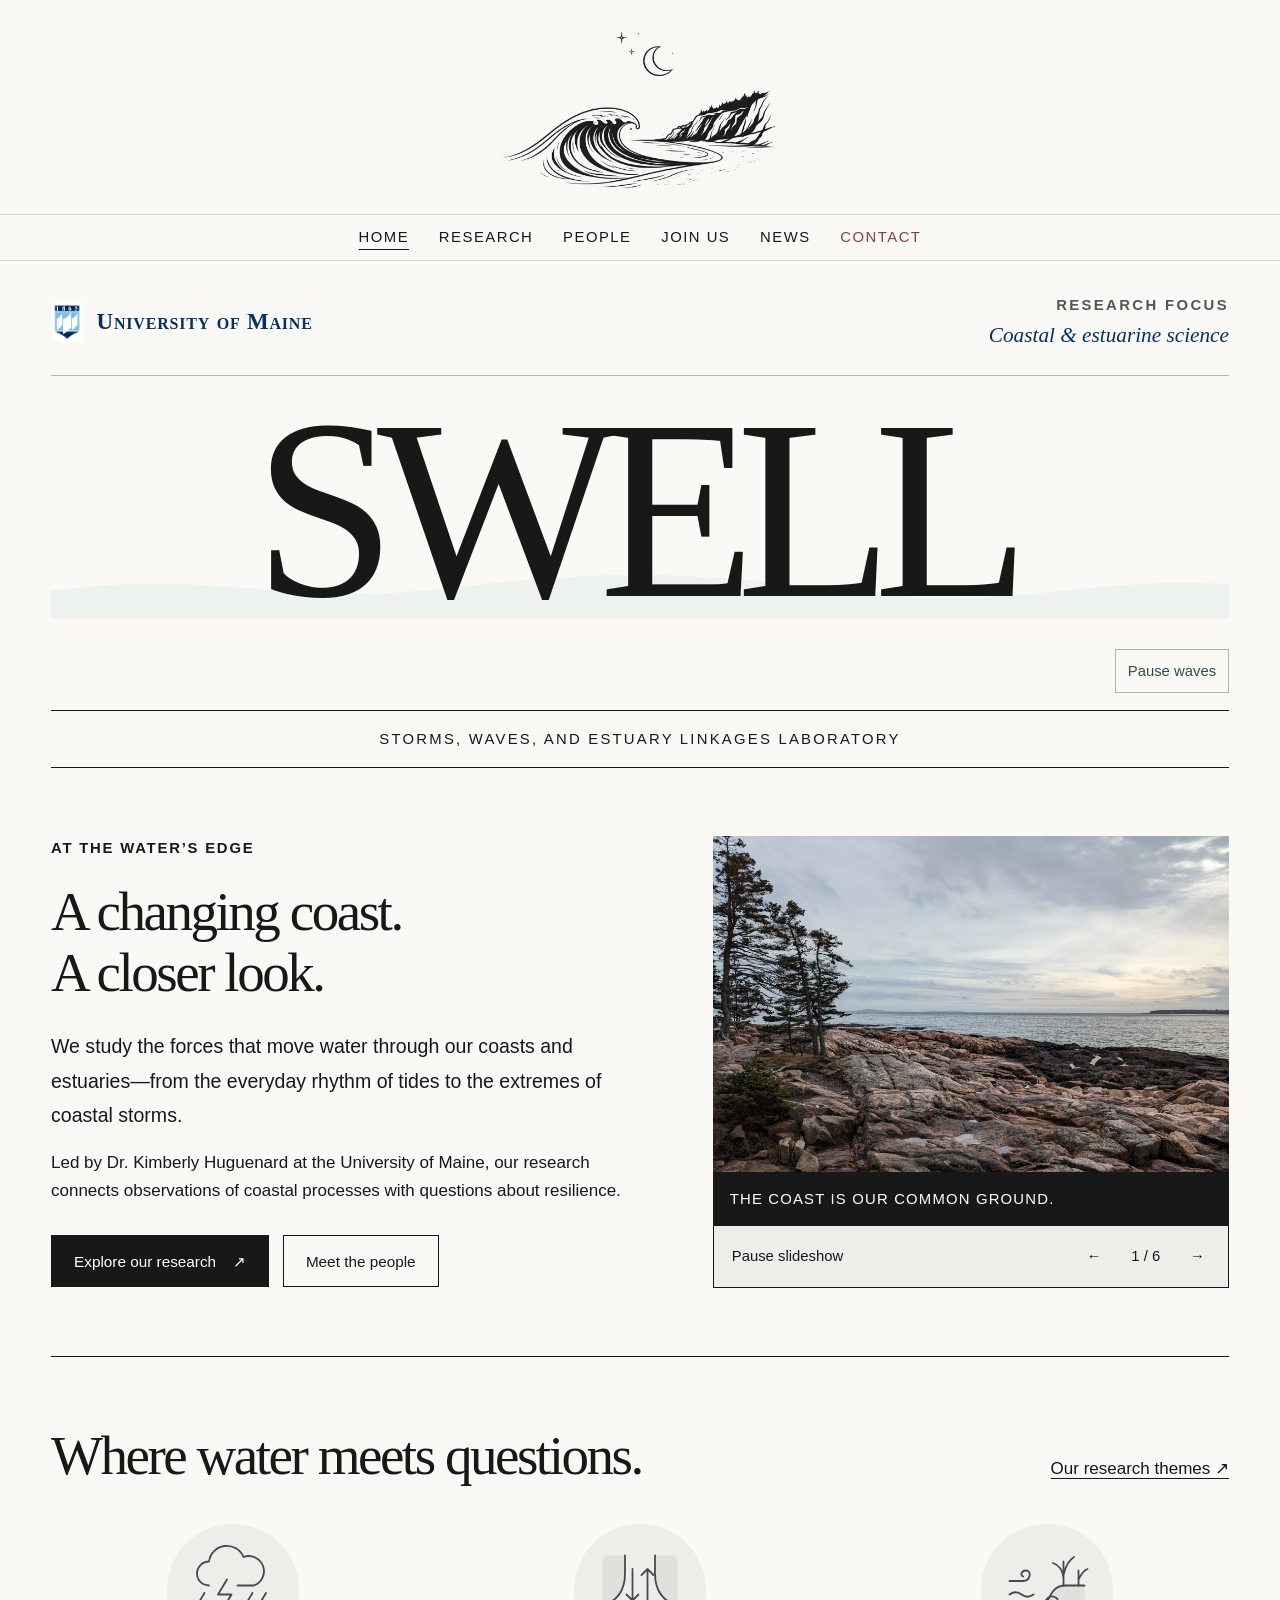
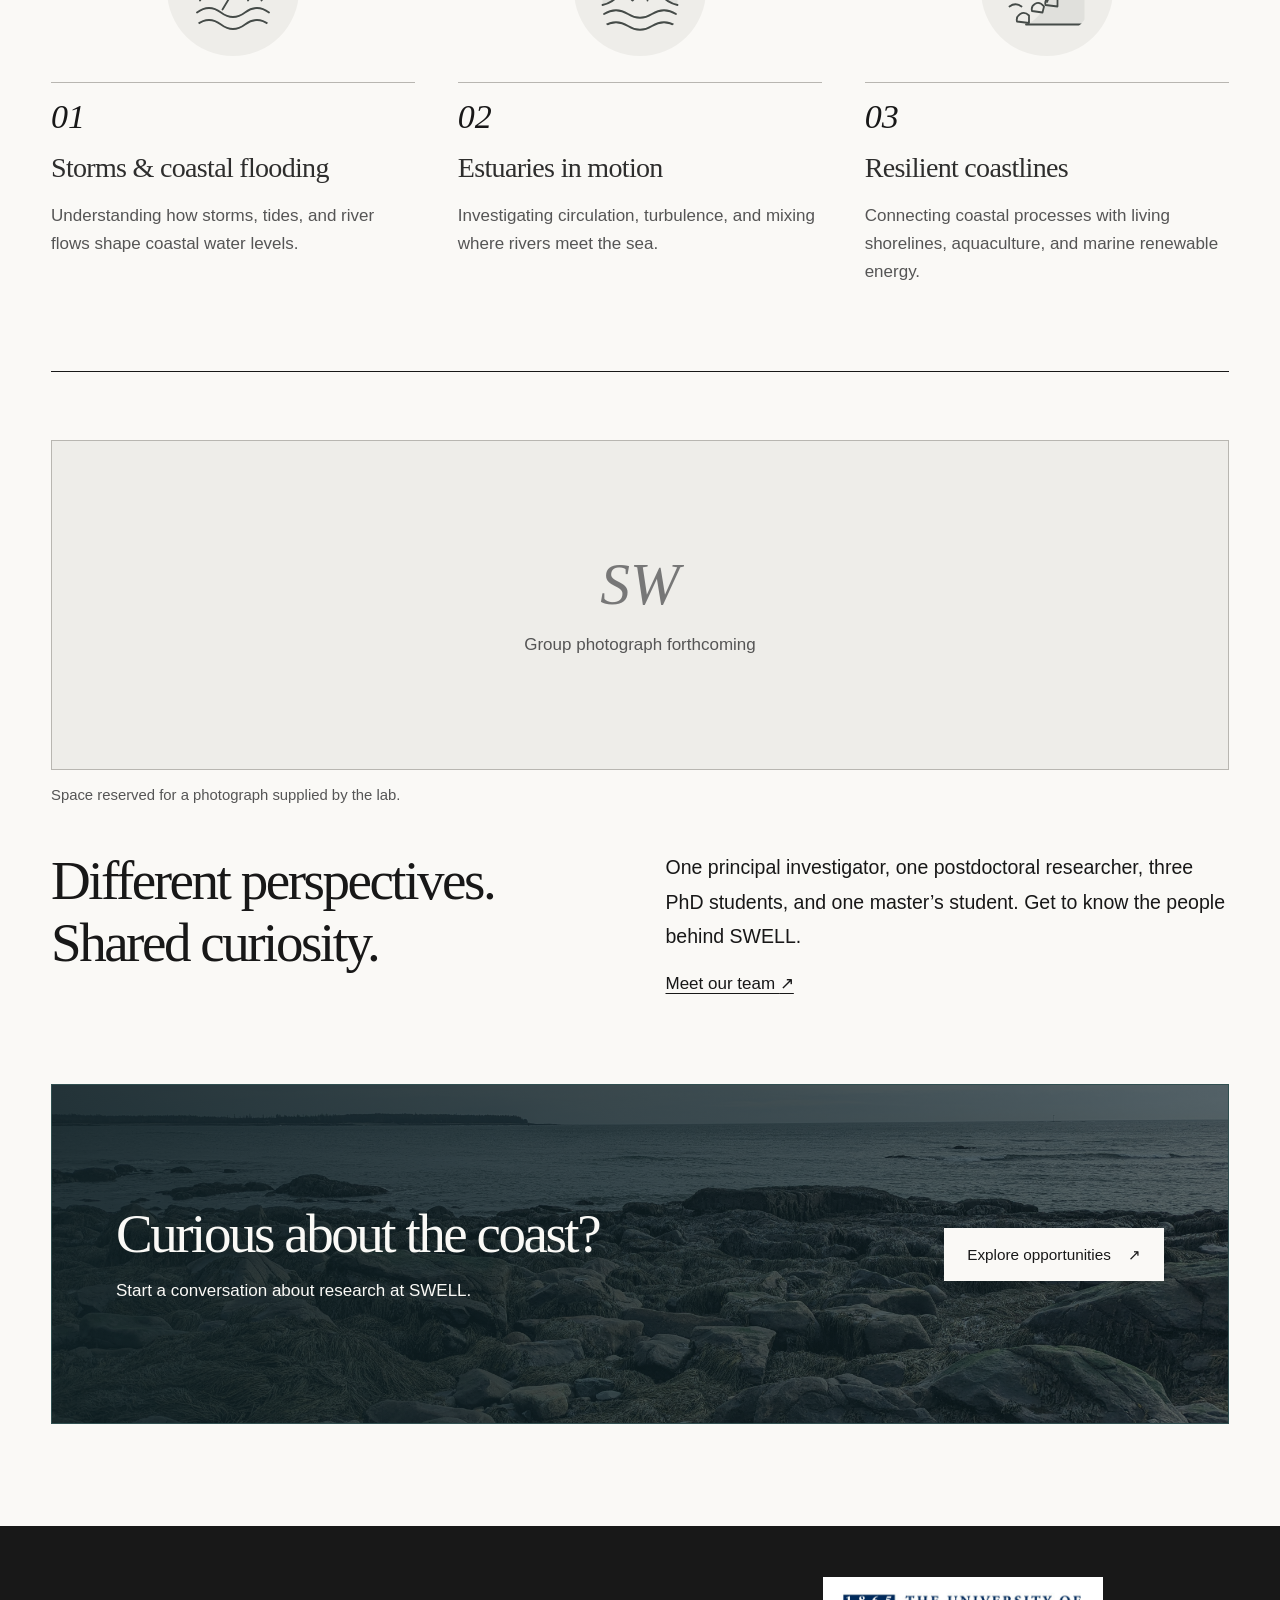
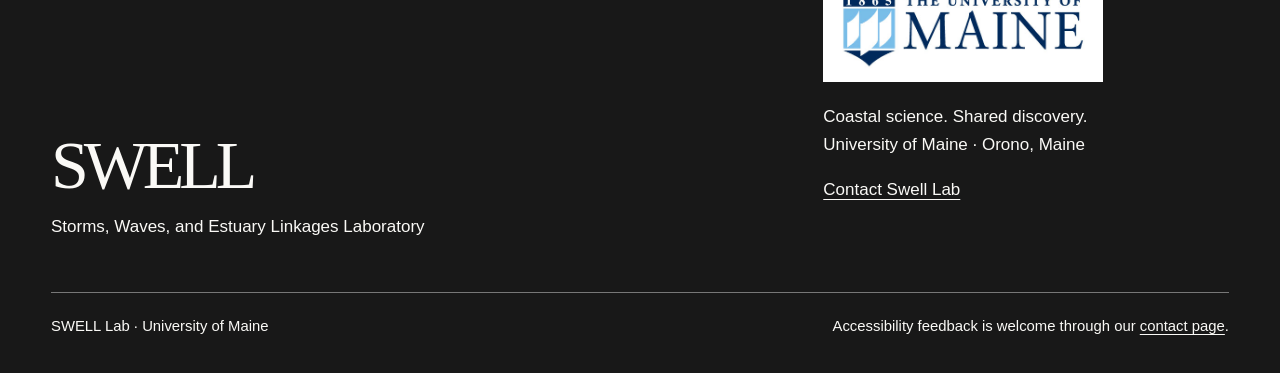
==== commit 33c4080b: "images" ====
--- a/docs/index.html
+++ b/docs/index.html
@@ -129,15 +129,18 @@
     <section class="landscape-carousel" aria-roledescription="carousel" aria-label="Coastal landscapes">
       <div class="landscape-window">
         <div class="landscape-track" aria-live="off">
-          <div class="landscape-slide" role="group" aria-roledescription="slide" aria-label="1 of 3"><img src="images/landscape/PXL_20221231_163200021.jpg" alt="Seaweed-covered rocks along an open coastline beneath an overcast sky." width="4080" height="3072" decoding="async"></div>
-          <div class="landscape-slide" role="group" aria-roledescription="slide" aria-label="2 of 3" aria-hidden="true"><img src="images/landscape/PXL_20221231_165129265.jpg" alt="A sheltered inlet reflecting evergreen trees, with exposed tidal flats in the foreground." width="4080" height="3072" decoding="async" loading="lazy"></div>
-          <div class="landscape-slide" role="group" aria-roledescription="slide" aria-label="3 of 3" aria-hidden="true"><img src="images/landscape/PXL_20221231_171533187.jpg" alt="Evergreen trees beside a rocky shoreline and calm coastal water." width="4080" height="3072" decoding="async" loading="lazy"></div>
+          <div class="landscape-slide" role="group" aria-roledescription="slide" aria-label="1 of 6"><img src="images/landscape/PXL_20221231_171533187.jpg" alt="Evergreen trees beside a rocky shoreline and calm coastal water." width="4080" height="3072" decoding="async"></div>
+          <div class="landscape-slide" role="group" aria-roledescription="slide" aria-label="2 of 6" aria-hidden="true"><img src="images/landscape/PXL_20231013_103931793.jpg" alt="A weathered boat beside an autumn shoreline reflected in calm water." width="4080" height="3072" decoding="async" loading="lazy"></div>
+          <div class="landscape-slide" role="group" aria-roledescription="slide" aria-label="3 of 6" aria-hidden="true"><img src="images/landscape/PXL_20230929_083537181.NIGHT.jpg" alt="A boat moored beside a lit dock in thick nighttime fog." width="4080" height="3072" decoding="async" loading="lazy"></div>
+          <div class="landscape-slide" role="group" aria-roledescription="slide" aria-label="4 of 6" aria-hidden="true"><img src="images/landscape/PXL_20230929_104903860.jpg" alt="A motorboat wake stretching between forested shores into fog." width="4080" height="3072" decoding="async" loading="lazy"></div>
+          <div class="landscape-slide" role="group" aria-roledescription="slide" aria-label="5 of 6" aria-hidden="true"><img src="images/landscape/091716_HH_DSC_3059.jpg" alt="A boat beneath a pastel evening sky." width="7360" height="4912" decoding="async" loading="lazy"></div>
+          <div class="landscape-slide" role="group" aria-roledescription="slide" aria-label="6 of 6" aria-hidden="true"><img src="images/landscape/PXL_20221231_163200021.jpg" alt="Seaweed-covered rocks along an open coastline beneath an overcast sky." width="4080" height="3072" decoding="async" loading="lazy"></div>
         </div>
         <p class="landscape-caption">The coast is our common ground.</p>
       </div>
       <div class="landscape-controls" hidden="">
         <button class="slide-playback" type="button">Pause slideshow</button>
-        <div class="slide-navigation"><button class="slide-previous" type="button" aria-label="Previous photograph">←</button><span class="slide-count" aria-live="off">1 / 3</span><button class="slide-next" type="button" aria-label="Next photograph">→</button></div>
+        <div class="slide-navigation"><button class="slide-previous" type="button" aria-label="Previous photograph">←</button><span class="slide-count" aria-live="off">1 / 6</span><button class="slide-next" type="button" aria-label="Next photograph">→</button></div>
       </div>
     </section>
   </div>
--- a/docs/swell.css
+++ b/docs/swell.css
@@ -388,6 +388,7 @@
 .news-brief .news-category { margin-top: 0; }
 .news-brief h3 { font-size: var(--font-size-min); }
 .news-brief img { width: 56px; height: 75px; object-fit: cover; object-position: center 30%; }
+.news-brief img.portrait { object-position: center 25%; }
 .news-archive { margin: 3.5rem 0 4rem; border-top: 1px solid var(--line); padding-top: 2rem; }
 .news-archive > h2 { padding: .8rem 0; border-block: 1px solid var(--line); margin: 0; }
 .news-archive-grid { display: grid; grid-template-columns: repeat(4, minmax(0, 1fr)); gap: 1.5rem; }
